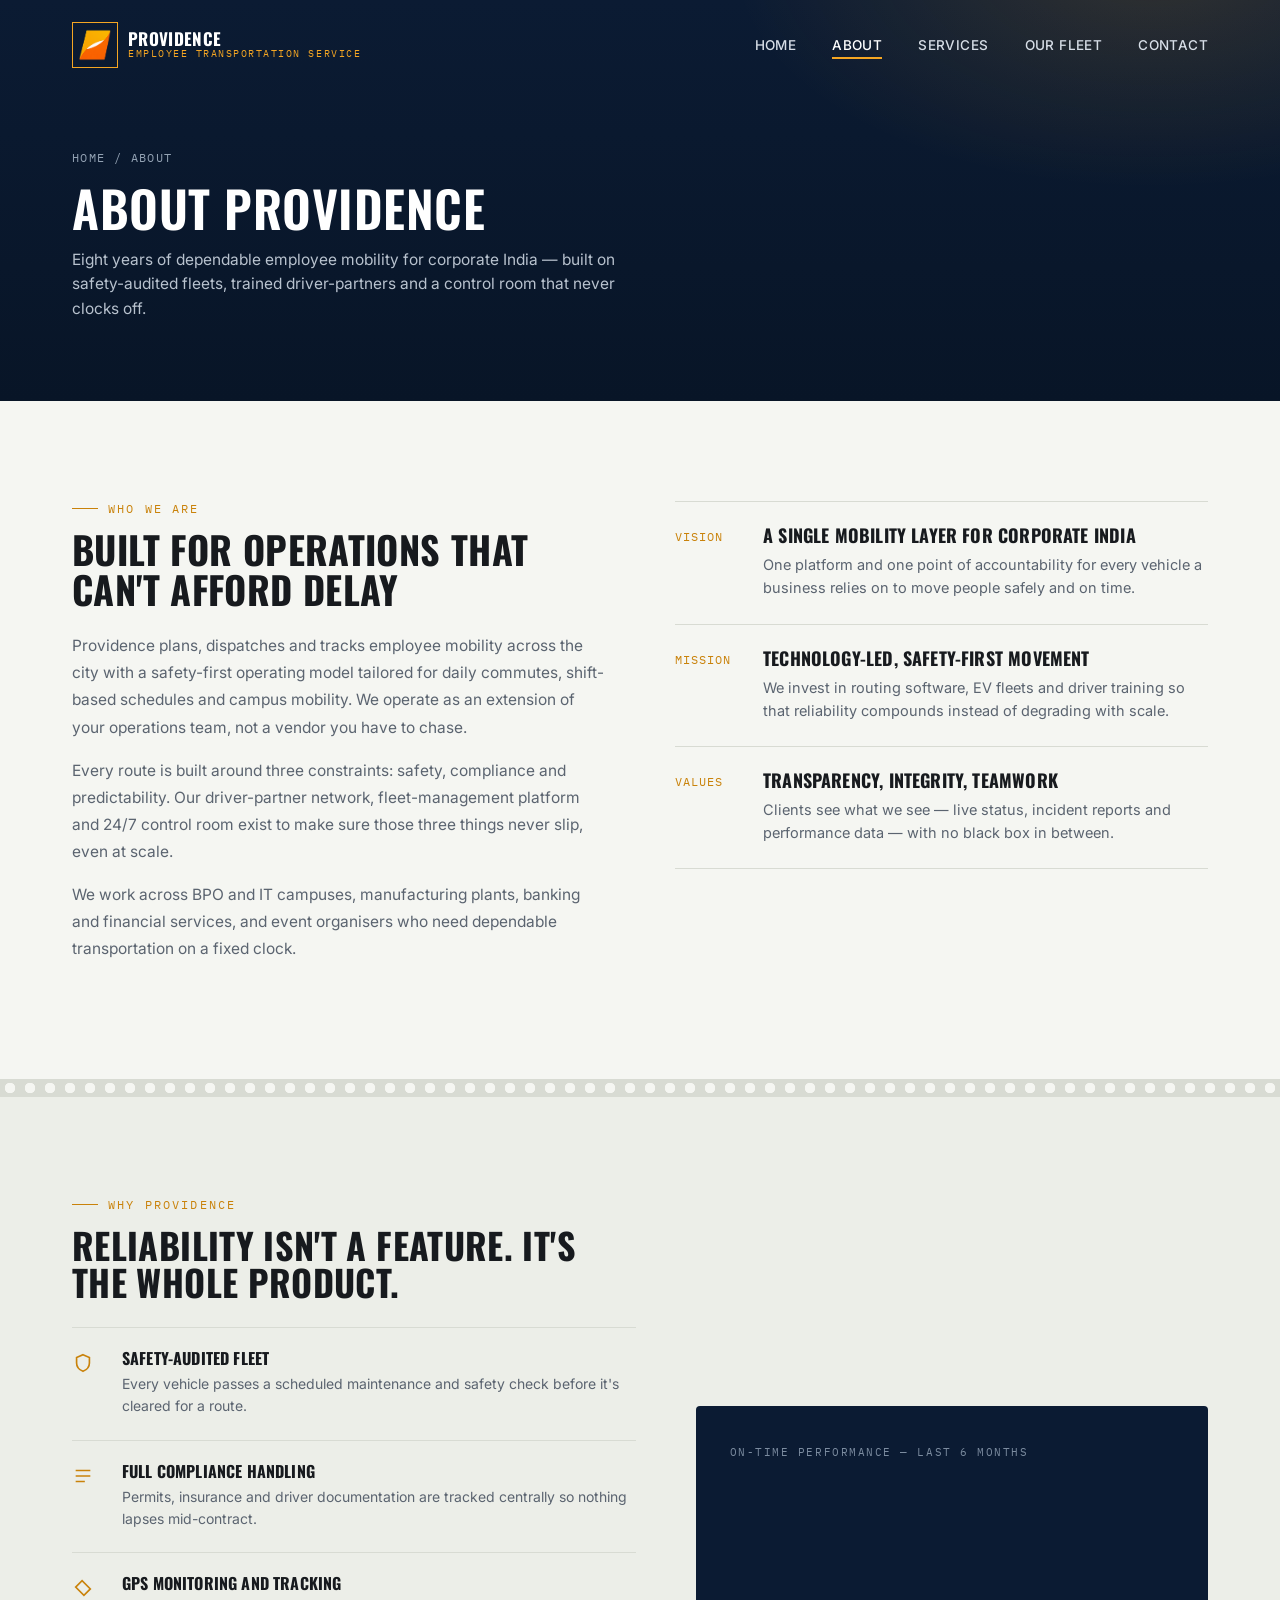
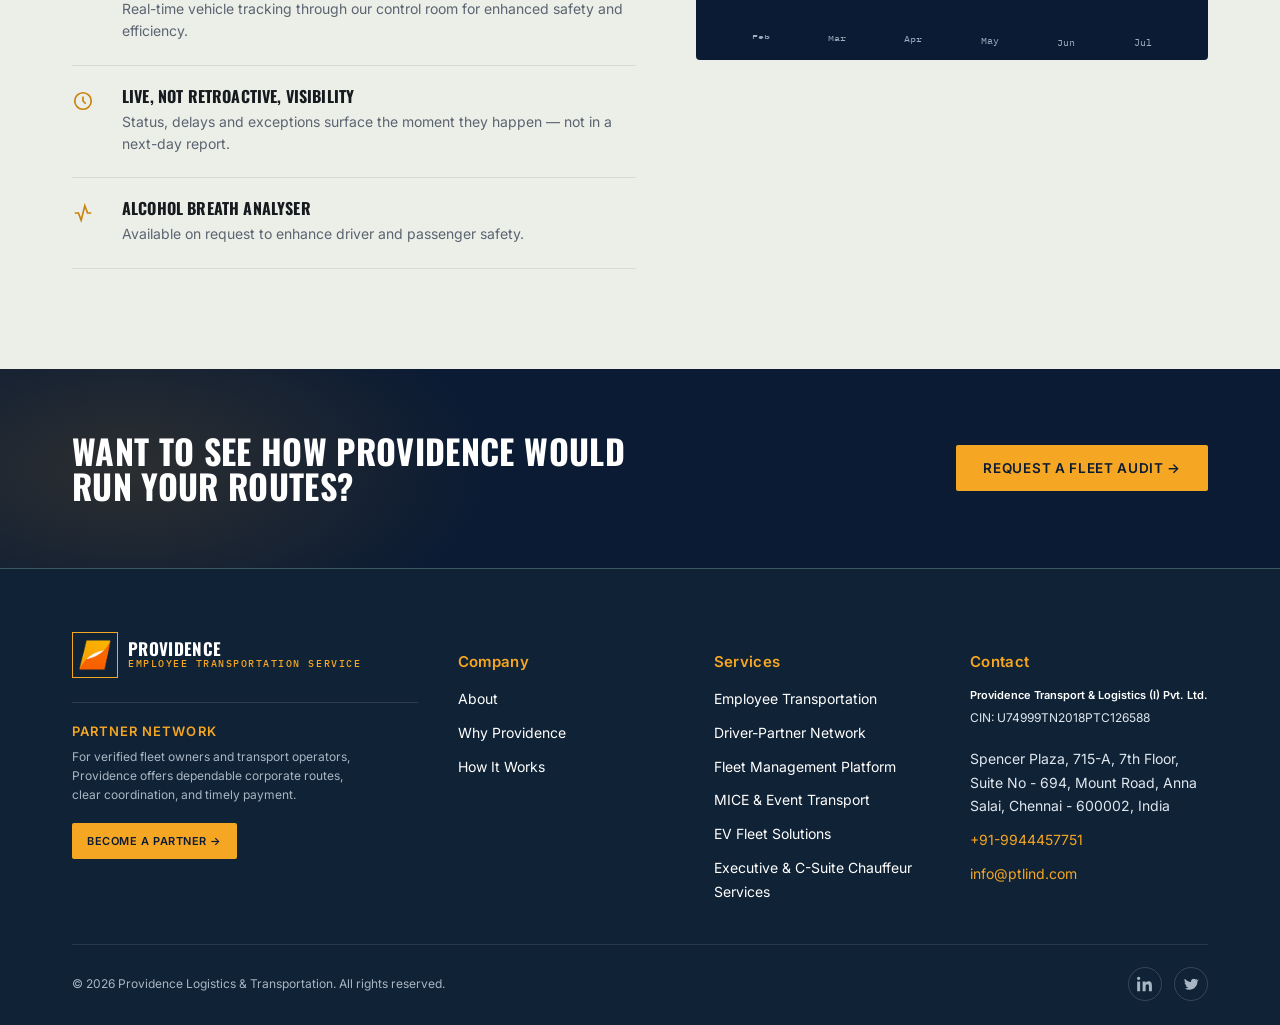
==== about.html @ d93085ab "Add files via upload" ====
<!DOCTYPE html>
<html lang="en">
<head>
<meta charset="UTF-8">
<meta name="viewport" content="width=device-width, initial-scale=1.0">
<title>About Us | Providence Logistics & Transportation</title>
<link rel="icon" type="image/png" href="images/image.png">
<meta name="description" content="Learn about Providence Logistics and Transportation's vision, mission, values and why corporates trust us with their fleet.">
<link rel="preconnect" href="https://fonts.googleapis.com">
<link rel="preconnect" href="https://fonts.gstatic.com" crossorigin>
<link href="https://fonts.googleapis.com/css2?family=Barlow+Condensed:wght@400;500;600;700&family=Space+Grotesk:wght@400;500;600;700&family=Space+Mono:wght@400;700&display=swap" rel="stylesheet">
<link rel="stylesheet" href="css/style.css">
</head>
<body>

<div class="preloader" id="preloader" role="status" aria-label="Loading" tabindex="0">
  <span class="preloader-line" aria-hidden="true"></span>
</div>

<header class="site-nav" id="siteNav">
  <div class="wrap">
    <a href="index.html" class="brand">
      <img class="brand-logo" src="images/image.png" alt="Providence">
      <span class="brand-text"><b>Providence</b><span>Employee Transportation Service</span></span>
    </a>
    <button class="burger" id="burger" aria-label="Toggle menu" aria-expanded="false">
      <span></span><span></span><span></span>
    </button>
    <nav class="primary" id="primaryNav">
      <a href="index.html" class="nav-link">Home</a>
      <a href="about.html" class="nav-link">About</a>
      <a href="services.html" class="nav-link">Services</a>
      <a href="fleet.html" class="nav-link">Our Fleet</a>
      <a href="contact.html" class="nav-link">Contact</a>
    </nav>
  </div>
</header>

<main>

  <section class="page-hero">
    <div class="wrap">
      <div class="breadcrumb"><a href="index.html">Home</a> / About</div>
      <h1>About Providence</h1>
      <p>Eight years of dependable employee mobility for corporate India &mdash; built on safety-audited fleets, trained driver-partners and a control room that never clocks off.</p>
    </div>
  </section>

  <section class="section-panel">
    <div class="wrap">
      <div class="about-grid">
        <div class="reveal">
          <div class="eyebrow">Who We Are</div>
          <h2 style="font-size:clamp(26px,3.2vw,38px);margin-bottom:22px;">Built for operations that can't afford delay</h2>
          <div class="about-copy">
            <p>Providence plans, dispatches and tracks employee mobility across the city with a safety-first operating model tailored for daily commutes, shift-based schedules and campus mobility. We operate as an extension of your operations team, not a vendor you have to chase.</p>
            <p>Every route is built around three constraints: safety, compliance and predictability. Our driver-partner network, fleet-management platform and 24/7 control room exist to make sure those three things never slip, even at scale.</p>
            <p>We work across BPO and IT campuses, manufacturing plants, banking and financial services, and event organisers who need dependable transportation on a fixed clock.</p>
          </div>
        </div>
        <div class="pillars reveal">
          <div class="pillar">
            <div class="tag">VISION</div>
            <div>
              <h3>A single mobility layer for corporate India</h3>
              <p>One platform and one point of accountability for every vehicle a business relies on to move people safely and on time.</p>
            </div>
          </div>
          <div class="pillar">
            <div class="tag">MISSION</div>
            <div>
              <h3>Technology-led, safety-first movement</h3>
              <p>We invest in routing software, EV fleets and driver training so that reliability compounds instead of degrading with scale.</p>
            </div>
          </div>
          <div class="pillar">
            <div class="tag">VALUES</div>
            <div>
              <h3>Transparency, integrity, teamwork</h3>
              <p>Clients see what we see &mdash; live status, incident reports and performance data &mdash; with no black box in between.</p>
            </div>
          </div>
        </div>
      </div>
    </div>
  </section>

  <div class="perf"></div>

  <!-- ================= WHY US ================= -->
  <section id="why" class="section-panel" style="background:var(--paper-2);">
    <div class="wrap">
      <div class="why-grid">
        <div class="reveal">
          <div class="eyebrow">Why Providence</div>
          <h2 style="font-size:clamp(26px,3.2vw,36px);margin-bottom:10px;">Reliability isn't a feature. It's the whole product.</h2>
          <div class="why-list" style="margin-top:26px;">
            <div class="why-item">
              <svg viewBox="0 0 24 24" fill="none" stroke="currentColor" stroke-width="1.8"><path d="M12 3l7 3v6c0 4.5-3 7.5-7 9-4-1.5-7-4.5-7-9V6z"/></svg>
              <div><h3>Safety-audited fleet</h3><p>Every vehicle passes a scheduled maintenance and safety check before it's cleared for a route.</p></div>
            </div>
            <div class="why-item">
              <svg viewBox="0 0 24 24" fill="none" stroke="currentColor" stroke-width="1.8"><path d="M4 12h16M4 6h16M4 18h10"/></svg>
              <div><h3>Full compliance handling</h3><p>Permits, insurance and driver documentation are tracked centrally so nothing lapses mid-contract.</p></div>
            </div>
            <div class="why-item">
              <svg viewBox="0 0 24 24" fill="none" stroke="currentColor" stroke-width="1.8"><path d="M4 11l7-7 9 9-7 7-9-9zm7 0h.01"/></svg>
              <div><h3>GPS Monitoring and Tracking</h3><p>Real-time vehicle tracking through our control room for enhanced safety and efficiency.</p></div>
            </div>
            <div class="why-item">
              <svg viewBox="0 0 24 24" fill="none" stroke="currentColor" stroke-width="1.8"><circle cx="12" cy="12" r="9"/><path d="M12 7v5l3 3"/></svg>
              <div><h3>Live, not retroactive, visibility</h3><p>Status, delays and exceptions surface the moment they happen &mdash; not in a next-day report.</p></div>
            </div>
            <div class="why-item">
              <svg viewBox="0 0 24 24" fill="none" stroke="currentColor" stroke-width="1.8"><path d="M3 12h4l3 8 4-16 3 8h4"/></svg>
              <div><h3>Alcohol Breath Analyser</h3><p>Available on request to enhance driver and passenger safety.</p></div>
            </div>
          </div>
        </div>
        <div class="why-visual reveal">
          <span class="mono">On-Time Performance &mdash; Last 6 Months</span>
          <div class="gauge-row" id="gaugeRow">
            <div class="gauge" data-h="62%"><span>Feb</span></div>
            <div class="gauge" data-h="70%"><span>Mar</span></div>
            <div class="gauge" data-h="78%"><span>Apr</span></div>
            <div class="gauge" data-h="88%"><span>May</span></div>
            <div class="gauge" data-h="94%"><span>Jun</span></div>
            <div class="gauge" data-h="97%"><span>Jul</span></div>
          </div>
        </div>
      </div>
    </div>
  </section>

  <section class="cta-banner" style="padding:64px 0;">
    <div class="wrap cta-inner">
      <h2>Want to see how Providence would run your routes?</h2>
      <a href="contact.html" class="btn btn-amber">Request a Fleet Audit &rarr;</a>
    </div>
  </section>

</main>

<footer>
  <div class="wrap">
    <div class="foot-grid">
      <div>
        <div class="brand footer-brand" style="margin-bottom:14px;">
          <img class="brand-logo" src="images/image.png" alt="Providence">
          <span class="brand-text"><b>Providence</b><span>Employee Transportation Service</span></span>
        </div>
        <div class="footer-partner-block">
          <h4>Partner Network</h4>
          <p class="footer-partner-copy">For verified fleet owners and transport operators, Providence offers dependable corporate routes, clear coordination, and timely payment.</p>
          <a href="vendor-enquiries.html" class="btn btn-amber footer-partner-btn">Become a Partner &rarr;</a>
        </div>
      </div>
      <div>
        <h4>Company</h4>
        <ul>
          <li><a href="about.html">About</a></li>
          <li><a href="about.html#why">Why Providence</a></li>
          <li><a href="services.html#process">How It Works</a></li>
        </ul>
      </div>
      <div>
        <h4>Services</h4>
        <ul>
          <li><a href="services.html">Employee Transportation</a></li>
          <li><a href="services.html">Driver-Partner Network</a></li>
          <li><a href="services.html">Fleet Management Platform</a></li>
          <li><a href="services.html">MICE &amp; Event Transport</a></li>
          <li><a href="services.html">EV Fleet Solutions</a></li>
          <li><a href="services.html">Executive &amp; C-Suite Chauffeur Services</a></li>
        </ul>
      </div>
      <div>
        <h4>Contact</h4>
        <p class="footer-company"><strong>Providence Transport &amp; Logistics (I) Pvt. Ltd.</strong>CIN: U74999TN2018PTC126588</p>
        <ul class="footer-contact-list">
          <li><span>Spencer Plaza, 715-A, 7th Floor, Suite No - 694, Mount Road, Anna Salai, Chennai - 600002, India</span></li>
          <li><span class="footer-contact-highlight">+91-9944457751</span></li>
          <li><a class="footer-contact-highlight" href="mailto:info@ptlind.com">info@ptlind.com</a></li>
        </ul>
      </div>
    </div>
    <div class="foot-bottom">
      <span>&copy; 2026 Providence Logistics &amp; Transportation. All rights reserved.</span>
      <div class="foot-social">
        <a href="https://www.linkedin.com/company/providence-transport-and-logistic-india-private-limited/" aria-label="LinkedIn"><svg width="16" height="16" viewBox="0 0 24 24" fill="currentColor"><path d="M4.98 3.5C4.98 4.88 3.87 6 2.5 6S0 4.88 0 3.5 1.12 1 2.5 1 4.98 2.12 4.98 3.5zM.24 8.24H4.7V23H.24V8.24zM8.4 8.24h4.28v2.02h.06c.6-1.13 2.06-2.32 4.24-2.32 4.53 0 5.37 2.98 5.37 6.86V23h-4.46v-6.94c0-1.65-.03-3.78-2.3-3.78-2.3 0-2.65 1.8-2.65 3.66V23H8.4V8.24z"/></svg></a>
        <a href="#" aria-label="Twitter"><svg width="16" height="16" viewBox="0 0 24 24" fill="currentColor"><path d="M22 5.9c-.7.3-1.5.6-2.3.7.8-.5 1.5-1.3 1.8-2.3-.8.5-1.7.8-2.6 1-1.5-1.6-4-1.7-5.6-.2-1 1-1.5 2.4-1.2 3.8C8.3 8.8 5 7 2.8 4.2c-1.2 2-.6 4.6 1.4 5.9-.6 0-1.3-.2-1.8-.5v.1c0 2.1 1.5 3.9 3.5 4.3-.6.2-1.3.2-1.9.1.5 1.7 2.1 3 4 3-1.5 1.2-3.4 1.8-5.4 1.6 2 1.3 4.3 2 6.7 2 8 0 12.4-6.6 12.4-12.4v-.6c.9-.6 1.6-1.4 2.2-2.3z"/></svg></a>
      </div>
    </div>
  </div>
</footer>

<button id="toTop" aria-label="Back to top">
  <svg width="18" height="18" viewBox="0 0 24 24" fill="none" stroke="currentColor" stroke-width="2.2"><path d="M12 19V5M5 12l7-7 7 7"/></svg>
</button>

<script src="js/main.js"></script>
</body>
</html>
---- css/style.css ----
@import url('https://fonts.googleapis.com/css2?family=IBM+Plex+Mono:wght@400;500;600;700&family=Inter:wght@400;500;600;700&family=Oswald:wght@400;500;600;700&display=swap');
:root{
    --ink:#0B1B33;
    --ink-2:#081527;
    --paper:#F5F6F2;
    --paper-2:#ECEEE8;
    --amber:#F5A623;
    --amber-dark:#C9820A;
    --steel:#46607A;
    --steel-light:#7C93A8;
    --line:#D8DBD3;
    --line-dark:#25344A;
    --ok:#2E7D4F;
    --text:#171A1E;
    --text-mute:#5B6470;
    --radius:2px;
    --maxw:1200px;
    --ease:cubic-bezier(.16,.84,.44,1);
  }

  *,*::before,*::after{box-sizing:border-box;}
  html{scroll-behavior:smooth;}
  @media (prefers-reduced-motion: reduce){
    html{scroll-behavior:auto;}
    *,*::before,*::after{animation-duration:0.001ms !important;animation-iteration-count:1 !important;transition-duration:0.001ms !important;scroll-behavior:auto !important;}
  }
  body{
    margin:0;
    font-family:'Inter',sans-serif;
    color:var(--text);
    background:var(--paper);
    -webkit-font-smoothing:antialiased;
    overflow-x:hidden;
  }
  h1,h2,h3,.display{
    font-family:'Oswald',sans-serif;
    text-transform:uppercase;
    letter-spacing:0.01em;
    line-height:1.05;
    margin:0;
  }
  .mono{font-family:'IBM Plex Mono',monospace;}
  a{color:inherit;text-decoration:none;}
  img{max-width:100%;display:block;}
  button{font-family:inherit;}
  ::selection{background:var(--amber);color:var(--ink);}
  :focus-visible{outline:2px solid var(--amber);outline-offset:3px;}

  .preloader{
    position:fixed;inset:0;z-index:2000;background:var(--ink);
    display:flex;flex-direction:column;align-items:center;justify-content:center;gap:22px;
    transition:opacity .45s var(--ease),visibility .45s var(--ease);
    cursor:pointer;
  }
  .preloader.is-hidden{opacity:0;visibility:hidden;pointer-events:none;}
  .preloader-line{width:120px;height:2px;background:rgba(245,166,35,.2);overflow:hidden;}
  .preloader-line::after{
    content:"";display:block;width:var(--load-progress, 8%);height:100%;background:var(--amber);
    transition:width .25s var(--ease);
  }
  @media (prefers-reduced-motion: reduce){.preloader-line::after{transition:none;}}

  .wrap{max-width:var(--maxw);margin:0 auto;padding:0 32px;}
  @media (max-width:640px){.wrap{padding:0 20px;}}

  .eyebrow{
    font-family:'IBM Plex Mono',monospace;
    font-size:12px;
    letter-spacing:0.18em;
    text-transform:uppercase;
    color:var(--amber-dark);
    display:flex;
    align-items:center;
    gap:10px;
    margin-bottom:14px;
  }
  .eyebrow::before{content:"";width:26px;height:1px;background:var(--amber-dark);display:inline-block;}

  /* ---------- perforation divider (ticket / waybill tear edge) ---------- */
  .perf{
    height:18px;
    background-image:radial-gradient(circle at 10px 9px, var(--paper) 5px, transparent 5.5px);
    background-size:20px 18px;
    background-repeat:repeat-x;
    background-color:var(--line);
    position:relative;
  }
  .perf.on-dark{background-color:var(--ink-2);}
  .section-panel{background:var(--paper);}
  .section-panel.dark{background:var(--ink);color:#EDEFEC;}
  .section-panel.dark .text-mute{color:#9FADBE;}

  /* ================= NAV ================= */
  header.site-nav{
    position:fixed;top:0;left:0;right:0;z-index:1000;
    padding:22px 0;
    transition:padding .35s var(--ease), background .35s var(--ease), box-shadow .35s var(--ease);
  }
  header.site-nav .wrap{display:flex;align-items:center;justify-content:space-between;}
  header.site-nav.scrolled{
    padding:12px 0;
    background:rgba(11,27,51,0.96);
    backdrop-filter:blur(6px);
    box-shadow:0 6px 24px rgba(0,0,0,.18);
  }
  .brand{display:flex;align-items:center;gap:10px;color:#fff;}
  .brand-mark{
    width:38px;height:38px;background:var(--ink) url('../images/image.png') center/contain no-repeat;border:1.5px solid var(--amber);
    display:flex;align-items:center;justify-content:center;
    font-size:0;
    flex-shrink:0;
  }
  .brand-logo{width:38px;height:38px;object-fit:contain;flex-shrink:0;}
  header.site-nav .brand-logo{width:46px;height:46px;padding:6px;border:1.5px solid var(--amber);}
  .brand-text{display:flex;flex-direction:column;line-height:1.1;}
  .brand-text b{font-family:'Oswald';font-size:17px;letter-spacing:.02em;text-transform:uppercase;}
  .brand-text span{font-family:'IBM Plex Mono';font-size:9.5px;letter-spacing:.16em;color:var(--amber);text-transform:uppercase;}

  nav.primary{display:flex;align-items:center;gap:36px;}
  nav.primary a{
    color:#D7DEE7;font-size:13.5px;letter-spacing:.03em;text-transform:uppercase;
    font-weight:500;position:relative;padding:4px 0;
  }
  nav.primary a::after{
    content:"";position:absolute;left:0;bottom:-2px;width:0;height:2px;background:var(--amber);
    transition:width .25s var(--ease);
  }
  nav.primary a:hover::after,nav.primary a.active::after{width:100%;}
  nav.primary a.active{color:#fff;}
  .nav-cta{
    min-width:154px;text-align:center;border:1px solid var(--amber);color:var(--amber) !important;padding:9px 18px;
    font-size:12.5px !important;letter-spacing:.08em !important;
  }
  .nav-cta::after{display:none;}
  .nav-cta:hover{background:var(--amber);color:var(--ink) !important;}
  .nav-partner{border-color:rgba(215,222,231,.65);color:#D7DEE7 !important;}
  .nav-partner:hover{background:#D7DEE7;color:var(--ink) !important;}

  .burger{display:none;background:none;border:none;cursor:pointer;padding:6px;z-index:1100;}
  .burger span{display:block;width:24px;height:2px;background:#fff;margin:5px 0;transition:transform .3s var(--ease), opacity .3s var(--ease);}
  .burger.open span:nth-child(1){transform:translateY(7px) rotate(45deg);}
  .burger.open span:nth-child(2){opacity:0;}
  .burger.open span:nth-child(3){transform:translateY(-7px) rotate(-45deg);}

  @media (max-width:900px){
    nav.primary{
      position:fixed;top:0;right:0;height:100vh;width:min(320px,80vw);
      background:var(--ink-2);flex-direction:column;justify-content:center;align-items:flex-start;
      padding:40px;gap:26px;transform:translateX(100%);transition:transform .4s var(--ease);
      box-shadow:-10px 0 40px rgba(0,0,0,.3);
    }
    nav.primary.open{transform:translateX(0);}
    .burger{display:block;}
  }

  /* ================= HERO ================= */
  .hero{
    position:relative;background:var(--ink);color:#fff;
    padding:170px 0 0;overflow:hidden;
  }
  .hero::before{
    content:"";position:absolute;inset:0;
    background:
      radial-gradient(700px 400px at 85% -10%, rgba(245,166,35,.16), transparent 60%),
      linear-gradient(180deg, var(--ink) 0%, var(--ink-2) 100%);
    z-index:0;
  }
  .hero .wrap{position:relative;z-index:1;}
  .hero-grid{display:grid;grid-template-columns:1.05fr .95fr;gap:60px;align-items:center;padding-bottom:70px;}
  .hero-grid-single{grid-template-columns:1fr;}
  @media (max-width:980px){.hero-grid{grid-template-columns:1fr;gap:50px;}}
  .hero-visual{position:relative;min-height:0;background:transparent;overflow:hidden;clip-path:none;align-self:center;}
  .hero-visual img{display:block;width:100%;max-width:100%;height:auto;object-fit:contain;object-position:center;}
  @media (max-width:980px){.hero-visual{max-width:680px;width:100%;justify-self:center;}.hero-visual img{width:100%;}}

  .hero h1{font-size:clamp(38px,5.4vw,68px);color:#fff;font-weight:600;}
  .hero h1 em{font-style:normal;color:var(--amber);}
  .hero-sub{font-size:17px;color:#B8C2CE;max-width:480px;margin:22px 0 34px;line-height:1.6;}
  .btn-row{display:flex;gap:16px;flex-wrap:wrap;}
  .btn{
    display:inline-flex;align-items:center;gap:10px;
    padding:14px 26px;font-size:13.5px;letter-spacing:.05em;text-transform:uppercase;font-weight:600;
    border-radius:var(--radius);cursor:pointer;border:1px solid transparent;transition:all .25s var(--ease);
  }
  .btn-amber{background:var(--amber);color:var(--ink);}
  .btn-amber:hover{background:#fff;transform:translateY(-2px);}
  .btn-ghost{border-color:rgba(255,255,255,.35);color:#fff;}
  .btn-ghost:hover{border-color:#fff;background:rgba(255,255,255,.06);}
  .btn-dark{background:var(--ink);color:#fff;}
  .btn-dark:hover{background:var(--steel);}

  /* --- manifest tracker (signature element) --- */
  .manifest{
    background:rgba(255,255,255,.03);
    border:1px solid rgba(255,255,255,.14);
    border-radius:4px;padding:22px 22px 10px;backdrop-filter:blur(3px);
  }
  .manifest-head{display:flex;justify-content:space-between;align-items:center;margin-bottom:16px;}
  .manifest-head .mono{font-size:11px;letter-spacing:.14em;color:#93A2B3;text-transform:uppercase;}
  .status-pill{
    display:flex;align-items:center;gap:7px;background:rgba(46,125,79,.16);
    border:1px solid rgba(46,125,79,.5);color:#59D98C;font-size:11px;letter-spacing:.1em;
    padding:5px 10px;border-radius:20px;font-family:'IBM Plex Mono';text-transform:uppercase;
  }
  .status-pill .dot{width:6px;height:6px;border-radius:50%;background:#59D98C;animation:pulse 1.6s infinite;}
  @keyframes pulse{0%,100%{opacity:1;}50%{opacity:.25;}}

  .route-row{display:flex;justify-content:space-between;font-family:'IBM Plex Mono';font-size:12px;color:#D7DEE7;margin-bottom:6px;}
  .route-row span.city{font-size:14px;color:#fff;font-weight:500;}
  .route-svg{width:100%;height:70px;display:block;margin:6px 0 4px;}
  .route-path{fill:none;stroke:#33455E;stroke-width:2;}
  .route-path-fg{fill:none;stroke:var(--amber);stroke-width:2;stroke-dasharray:400;stroke-dashoffset:0;}
  @keyframes draw{to{stroke-dashoffset:0;}}
  .route-node{fill:#0B1B33;stroke:var(--amber);stroke-width:2;}
  .route-node.end{stroke:#59D98C;}
  .truck-icon{transform-box:fill-box;transform-origin:center;}

  .manifest-fields{display:grid;grid-template-columns:repeat(3,1fr);gap:0;border-top:1px dashed rgba(255,255,255,.16);margin-top:14px;}
  .manifest-fields div{padding:12px 0;border-right:1px dashed rgba(255,255,255,.16);}
  .manifest-fields div:last-child{border-right:none;}
  .manifest-fields label{display:block;font-family:'IBM Plex Mono';font-size:9.5px;letter-spacing:.12em;color:#7C8CA0;text-transform:uppercase;margin-bottom:4px;}
  .manifest-fields b{font-size:14px;color:#fff;font-weight:600;}
  @media (max-width:480px){.manifest-fields{grid-template-columns:1fr;}.manifest-fields div{border-right:none;border-bottom:1px dashed rgba(255,255,255,.16);}}

  /* ================= STATS ================= */
  .stats-strip{background:var(--ink-2);padding:0;}
  .stats-grid{display:grid;grid-template-columns:repeat(4,1fr);}
  @media (max-width:760px){.stats-grid{grid-template-columns:repeat(2,1fr);}}
  .stat{
    padding:38px 20px;text-align:center;border-right:1px solid rgba(255,255,255,.08);color:#fff;
  }
  .stat:last-child{border-right:none;}
  .stat .num{font-family:'Oswald';font-size:clamp(30px,3.6vw,44px);color:var(--amber);font-weight:600;}
  .stat .lbl{font-family:'IBM Plex Mono';font-size:11px;letter-spacing:.1em;text-transform:uppercase;color:#9FADBE;margin-top:6px;}

  /* ================= GENERIC SECTION ================= */
  section{padding:100px 0;}
  @media (max-width:760px){section{padding:70px 0;}}
  .section-head{max-width:640px;margin-bottom:56px;}
  .section-head h2{font-size:clamp(28px,3.6vw,42px);}
  .section-head p{color:var(--text-mute);font-size:16px;margin-top:16px;line-height:1.65;}

  /* ---------- ABOUT ---------- */
  .about-grid{display:grid;grid-template-columns:1fr 1fr;gap:70px;align-items:start;}
  @media (max-width:900px){.about-grid{grid-template-columns:1fr;gap:44px;}}
  .about-copy p{color:var(--text-mute);line-height:1.75;font-size:15.5px;margin-bottom:16px;}
  .pillars{display:flex;flex-direction:column;gap:0;}
  .pillar{padding:24px 0;border-top:1px solid var(--line);display:grid;grid-template-columns:70px 1fr;gap:18px;}
  .pillar:last-child{border-bottom:1px solid var(--line);}
  .pillar .tag{font-family:'IBM Plex Mono';font-size:12px;color:var(--amber-dark);letter-spacing:.08em;padding-top:3px;}
  .pillar h3{font-size:18px;margin-bottom:8px;}
  .pillar p{color:var(--text-mute);font-size:14.5px;line-height:1.6;margin:0;}

  /* ---------- SERVICES ---------- */
  .svc-grid{display:grid;grid-template-columns:repeat(3,minmax(0,1fr));gap:18px;}
  @media (max-width:980px){.svc-grid{grid-template-columns:repeat(2,minmax(0,1fr));}}
  @media (max-width:560px){.svc-grid{grid-template-columns:1fr;}}
  .svc-card{
    background:var(--paper);border:1px solid var(--line);padding:34px 26px;position:relative;overflow:hidden;
    transition:background .3s var(--ease);min-height:100%;
  }
  .svc-card::before{
    content:"";position:absolute;left:0;top:0;bottom:0;width:3px;background:var(--amber);
    transform:scaleY(0);transform-origin:bottom;transition:transform .35s var(--ease);
  }
  .svc-card:hover{background:#fff;}
  .svc-card:hover::before{transform:scaleY(1);}
  .svc-card .icon{width:38px;height:38px;color:var(--steel);margin-bottom:20px;transition:color .3s var(--ease);}
  .svc-card:hover .icon{color:var(--amber-dark);}
  .svc-card h3{font-size:16.5px;margin-bottom:10px;letter-spacing:0;}
  .svc-card p{font-size:13.8px;color:var(--text-mute);line-height:1.6;margin:0;}
  .svc-card .n{
    position:absolute;top:18px;right:20px;font-family:'IBM Plex Mono';font-size:11px;color:var(--line);
  }

  /* ---------- VEHICLE CATEGORIES ---------- */
  .vehicle-catalog{background:var(--paper-2);}
  .vehicle-filters{display:flex;gap:8px;flex-wrap:wrap;margin:-22px 0 28px;}
  .vehicle-filter{
    border:1px solid var(--line);background:var(--paper);color:var(--text-mute);
    padding:9px 15px;font-family:'IBM Plex Mono';font-size:11px;letter-spacing:.06em;
    text-transform:uppercase;cursor:pointer;transition:background .2s,color .2s,border-color .2s;
  }
  .vehicle-filter:hover,.vehicle-filter.active{background:var(--ink);border-color:var(--ink);color:var(--amber);}
  .vehicle-grid{display:grid;grid-template-columns:repeat(2,1fr);align-items:stretch;gap:18px;background:var(--paper-2);border:0;}
  @media (max-width:800px){.vehicle-grid{grid-template-columns:repeat(2,1fr);}}
  @media (max-width:560px){.vehicle-grid{grid-template-columns:1fr;}}
  .vehicle-card{display:flex;flex-direction:column;height:100%;background:var(--paper);border:1px solid var(--line);padding:34px 26px;min-height:100%;position:relative;overflow:hidden;transition:background .3s var(--ease);}
  .vehicle-card::before{content:"";position:absolute;left:0;top:0;bottom:0;width:3px;background:var(--amber);transform:scaleY(0);transform-origin:bottom;transition:transform .35s var(--ease);}
  .vehicle-card:hover,.vehicle-card:focus-within{background:#fff;}
  .vehicle-card:hover::before,.vehicle-card:focus-within::before{transform:scaleY(1);}
  .vehicle-card.is-hidden{display:none;}
  .vehicle-card img.vehicle-image{width:100%;height:210px;object-fit:contain;object-position:center;background:#f7f7f7;border:1px solid var(--line);margin-bottom:18px;display:block;padding:8px;box-sizing:border-box;}
  .vehicle-card .n{position:absolute;top:18px;right:20px;font-family:'IBM Plex Mono';font-size:11px;color:var(--line);}
  .vehicle-type{display:block;font-family:'Oswald',sans-serif;font-size:16.5px;font-weight:600;letter-spacing:0;text-transform:uppercase;color:var(--ink);line-height:1.05;margin-bottom:20px;}
  .vehicle-capacity{font-family:'IBM Plex Mono';font-size:10px;letter-spacing:.1em;text-transform:uppercase;color:var(--amber-dark);}
  .vehicle-name{font-size:18px;line-height:1.3;margin:8px 0 12px;color:var(--ink);font-weight:400;}
  .vehicle-card h3{font-size:16.5px;margin-bottom:10px;letter-spacing:0;font-weight:700;}
  .vehicle-card p{font-size:13.8px;color:var(--text-mute);line-height:1.6;margin:0 0 18px;}
  .vehicle-card ul{list-style:none;padding:0;margin:0 0 16px;}
  .vehicle-card li{font-family:'Inter',sans-serif;font-size:13.8px;line-height:1.6;color:var(--text-mute);font-weight:400;margin:0;}
  .vehicle-capacity{color:var(--steel);}
  .vehicle-details{margin-top:auto;padding-top:18px;border-top:1px solid var(--line);}
  .vehicle-details summary{color:var(--ink);cursor:pointer;font-family:'IBM Plex Mono',monospace;font-size:10px;letter-spacing:.06em;text-transform:uppercase;}
  .vehicle-details summary::marker{color:var(--amber-dark);}
  .vehicle-details p{margin:12px 0 8px;font-size:12.5px;}
  .vehicle-details strong{font-size:10px;line-height:1.5;color:var(--steel);font-weight:500;}
  .fleet-slides{display:grid;grid-template-columns:repeat(3,1fr);align-items:stretch;gap:18px;background:transparent;border:0;}
  .fleet-slide{display:contents;}
  .fleet-carousel-controls{display:none;}
  @media (max-width:800px){.fleet-slides{grid-template-columns:repeat(2,1fr);}}
  @media (max-width:560px){.fleet-slides{grid-template-columns:1fr;}}
  .fleet-empty{padding:30px;text-align:center;border:1px solid var(--line);background:var(--paper);color:var(--text-mute);font-family:'IBM Plex Mono';font-size:12px;text-transform:uppercase;letter-spacing:.06em;}

  /* ---------- PROCESS (real sequence -> numbers justified) ---------- */
  .process{position:relative;}
  .process-line{
    position:absolute;top:26px;left:0;right:0;height:1px;background:var(--line);
  }
  .process-steps{display:grid;grid-template-columns:repeat(5,1fr);gap:20px;position:relative;}
  @media (max-width:900px){.process-steps{grid-template-columns:repeat(2,1fr);} .process-line{display:none;}}
  @media (max-width:560px){.process-steps{grid-template-columns:1fr;}}
  .pstep{position:relative;padding-top:0;}
  .pstep .idx{
    width:52px;height:52px;border-radius:50%;background:var(--ink);color:var(--amber);
    display:flex;align-items:center;justify-content:center;font-family:'Oswald';font-size:18px;font-weight:600;
    margin-bottom:22px;position:relative;z-index:1;border:1px solid var(--ink);
  }
  .pstep h3{font-size:16px;margin-bottom:10px;}
  .pstep p{font-size:13.8px;color:var(--text-mute);line-height:1.6;}

  /* ---------- WHY US ---------- */
  .why-grid{display:grid;grid-template-columns:1.1fr 1fr;gap:60px;align-items:center;}
  @media (max-width:900px){.why-grid{grid-template-columns:1fr;gap:40px;}}
  .why-list{display:flex;flex-direction:column;gap:0;}
  .why-item{
    display:grid;grid-template-columns:34px 1fr;gap:16px;padding:22px 0;border-top:1px solid var(--line);
  }
  .why-item:last-child{border-bottom:1px solid var(--line);}
  .why-item svg{color:var(--amber-dark);width:22px;height:22px;margin-top:2px;}
  .why-item h3{font-size:16px;margin-bottom:6px;}
  .why-item p{font-size:14px;color:var(--text-mute);margin:0;line-height:1.6;}
  .why-visual{
    background:var(--ink);border-radius:4px;padding:34px;color:#fff;position:relative;overflow:hidden;
  }
  .why-visual .mono{color:#7C8CA0;font-size:11px;letter-spacing:.14em;text-transform:uppercase;}
  .gauge-row{display:flex;justify-content:space-between;align-items:flex-end;gap:14px;margin-top:26px;height:140px;}
  .gauge{flex:1;background:linear-gradient(180deg,var(--amber),var(--amber-dark));border-radius:2px 2px 0 0;position:relative;transform:scaleY(0);transform-origin:bottom;transition:transform 1.1s var(--ease);}
  .gauge span{position:absolute;bottom:-24px;left:0;right:0;text-align:center;font-family:'IBM Plex Mono';font-size:10px;color:#9FADBE;}

  /* ---------- CTA BANNER ---------- */
  .cta-banner{
    background:var(--ink);color:#fff;padding:64px 0;position:relative;overflow:hidden;
  }
  .cta-banner::before{content:"";position:absolute;inset:0;background:radial-gradient(600px 300px at 10% 50%, rgba(245,166,35,.14), transparent 60%);}
  .cta-inner{position:relative;z-index:1;display:flex;justify-content:space-between;align-items:center;gap:30px;flex-wrap:wrap;}
  .cta-inner h2{font-size:clamp(24px,3vw,34px);max-width:560px;}

  /* ---------- CONTACT ---------- */
  .contact-grid{display:grid;grid-template-columns:1fr 1.1fr;gap:60px;}
  @media (max-width:900px){.contact-grid{grid-template-columns:1fr;gap:40px;}}
  .info-card{border:1px solid var(--line);padding:32px;background:#fff;}
  .info-row{display:flex;gap:16px;padding:18px 0;border-top:1px solid var(--line);}
  .info-row:first-of-type{border-top:none;}
  .info-row svg{width:20px;height:20px;color:var(--amber);flex-shrink:0;margin-top:2px;}
  .info-row .lbl{font-family:'IBM Plex Mono';font-size:10.5px;letter-spacing:.1em;color:var(--text-mute);text-transform:uppercase;margin-bottom:4px;}
  .info-row b{font-size:15px;}

  form.quote{border:1px solid var(--line);background:#fff;padding:32px;}
  .form-row{display:grid;grid-template-columns:1fr 1fr;gap:16px;}
  @media (max-width:560px){.form-row{grid-template-columns:1fr;}}
  .field{margin-bottom:18px;display:flex;flex-direction:column;gap:7px;}
  .field label{font-family:'IBM Plex Mono';font-size:11px;letter-spacing:.08em;text-transform:uppercase;color:var(--text-mute);}
  .field input,.field select,.field textarea{
    border:1px solid var(--line);padding:12px 14px;font-size:14.5px;font-family:'Inter';background:var(--paper);
    transition:border-color .2s, background .2s;
  }
  .field input:focus,.field select:focus,.field textarea:focus{
    outline:none;border-color:var(--ink);background:#fff;
  }
  .field.invalid input,.field.invalid select,.field.invalid textarea{border-color:#C0392B;}
  .field .err{font-size:12px;color:#C0392B;display:none;}
  .field.invalid .err{display:block;}
  textarea{resize:vertical;min-height:100px;}
  .submit-row{display:flex;align-items:center;gap:18px;margin-top:6px;}
  .form-msg{font-size:13.5px;color:var(--ok);display:none;align-items:center;gap:8px;font-family:'IBM Plex Mono';}
  .form-msg.show{display:flex;}

  /* ================= ADMIN WORKSPACE ================= */
  .admin-body{background:#eef0ec;color:var(--text);}
  .admin-shell{min-height:100vh;display:grid;grid-template-columns:248px 1fr;}
  .admin-sidebar{background:var(--ink);color:#fff;padding:28px 18px;display:flex;flex-direction:column;}
  .admin-sidebar .brand{padding:0 10px 34px;border-bottom:1px solid rgba(255,255,255,.12);}
  .admin-sidebar .brand-mark{background:transparent;}
  .admin-nav{display:flex;flex-direction:column;gap:5px;margin-top:28px;}
  .admin-nav a{display:flex;align-items:center;gap:12px;padding:13px 12px;color:#aeb9c7;font-family:'IBM Plex Mono';font-size:11px;letter-spacing:.07em;text-transform:uppercase;border-left:2px solid transparent;transition:background .2s,color .2s,border-color .2s;}
  .admin-nav a:hover,.admin-nav a.active{background:rgba(245,166,35,.1);color:#fff;border-left-color:var(--amber);}
  .nav-count{margin-left:auto;color:var(--amber);font-size:9px;}
  .admin-nav svg{width:17px;height:17px;color:var(--amber);flex-shrink:0;}
  .admin-sidebar-foot{margin-top:auto;padding:18px 10px 0;border-top:1px solid rgba(255,255,255,.12);font-family:'IBM Plex Mono';font-size:10px;line-height:1.6;color:#7e8da0;text-transform:uppercase;letter-spacing:.06em;}
  .admin-main{min-width:0;padding:34px 42px 56px;}
  .admin-topbar{display:flex;align-items:flex-start;justify-content:space-between;gap:22px;margin-bottom:34px;}
  .admin-kicker{font-family:'IBM Plex Mono';font-size:11px;letter-spacing:.15em;text-transform:uppercase;color:var(--amber-dark);margin-bottom:10px;}
  .admin-topbar h1{font-size:clamp(28px,3.2vw,42px);color:var(--ink);}
  .admin-topbar p{margin:8px 0 0;color:var(--text-mute);font-size:14px;}
  .admin-user{display:flex;align-items:center;gap:11px;background:#fff;border:1px solid var(--line);padding:9px 12px;font-family:'IBM Plex Mono';font-size:11px;white-space:nowrap;}
  .admin-avatar{width:30px;height:30px;background:var(--amber);color:var(--ink);display:flex;align-items:center;justify-content:center;font-family:'Oswald';font-size:15px;}
  .admin-stats{display:grid;grid-template-columns:repeat(4,1fr);gap:14px;margin-bottom:28px;}
  .admin-stat{background:#fff;border:1px solid var(--line);padding:20px 20px 18px;position:relative;overflow:hidden;}
  .admin-stat::after{content:"";position:absolute;right:-14px;bottom:-23px;width:74px;height:74px;border:15px solid rgba(245,166,35,.15);border-radius:50%;}
  .admin-stat .label{font-family:'IBM Plex Mono';font-size:10px;letter-spacing:.1em;text-transform:uppercase;color:var(--text-mute);}
  .admin-stat strong{display:block;font-family:'Oswald';font-size:34px;color:var(--ink);margin-top:8px;}
  .admin-stat .trend{font-size:11px;color:var(--ok);font-family:'IBM Plex Mono';margin-top:4px;}
  .admin-grid{display:grid;grid-template-columns:minmax(0,1.45fr) minmax(280px,.8fr);gap:20px;align-items:start;}
  .admin-panel{background:#fff;border:1px solid var(--line);padding:22px;min-width:0;}
  .admin-panel-head{display:flex;align-items:flex-start;justify-content:space-between;gap:14px;margin-bottom:20px;}
  .admin-panel h2{font-size:19px;color:var(--ink);}
  .admin-panel .subhead{color:var(--text-mute);font-size:12px;margin:6px 0 0;}
  .admin-link{font-family:'IBM Plex Mono';font-size:10px;letter-spacing:.08em;text-transform:uppercase;color:var(--amber-dark);white-space:nowrap;}
  .admin-link:hover{text-decoration:underline;}
  .admin-table-wrap{overflow-x:auto;}
  .admin-table{width:100%;border-collapse:collapse;min-width:580px;}
  .admin-table th{text-align:left;padding:10px 12px;border-bottom:1px solid var(--line);font-family:'IBM Plex Mono';font-size:10px;letter-spacing:.08em;text-transform:uppercase;color:var(--text-mute);font-weight:500;}
  .admin-table td{padding:14px 12px;border-bottom:1px solid #edf0eb;font-size:13px;vertical-align:middle;}
  .admin-table tr:last-child td{border-bottom:0;}
  .admin-table .person{font-weight:600;color:var(--ink);}
  .admin-table .meta{display:block;color:var(--text-mute);font-size:11px;margin-top:3px;}
  .admin-body .panel{border:0;box-shadow:none;}
  .admin-body .table-wrap{overflow-x:auto;border:0;box-shadow:none;}
  .admin-body .requests{width:100%;min-width:680px;border:0;border-collapse:collapse;table-layout:auto;}
  .admin-body .requests th{border:0;border-bottom:1px solid var(--admin-line);padding:11px 14px;text-align:left;white-space:nowrap;}
  .admin-body .requests td{border:0;border-bottom:1px solid #edf0eb;padding:15px 14px;vertical-align:middle;}
  .admin-body .requests tr:last-child td{border-bottom:0;}
  .status{display:inline-flex;align-items:center;gap:6px;font-family:'IBM Plex Mono';font-size:10px;text-transform:uppercase;letter-spacing:.05em;padding:5px 8px;border:1px solid currentColor;}
  .status::before{content:"";width:5px;height:5px;border-radius:50%;background:currentColor;}
  .status.new{color:#b76a00;background:#fff7e8;}.status.progress{color:#34688e;background:#edf6fc;}.status.closed{color:var(--ok);background:#edf8f0;}.status.review{color:#8b5e20;background:#fff7e8;}
  .activity-list{display:flex;flex-direction:column;gap:0;}
  .activity-item{display:grid;grid-template-columns:34px 1fr;gap:12px;padding:14px 0;border-top:1px solid var(--line);}
  .activity-icon{width:30px;height:30px;background:#f5f1e8;color:var(--amber-dark);display:flex;align-items:center;justify-content:center;font-family:'Oswald';font-size:14px;}
  .activity-item p{font-size:12.5px;line-height:1.45;margin:0;color:var(--text);}.activity-item time{display:block;color:var(--text-mute);font-family:'IBM Plex Mono';font-size:10px;margin-top:4px;}
  .bar-chart{height:188px;display:flex;align-items:flex-end;gap:12px;padding:18px 4px 25px;border-bottom:1px solid var(--line);}
  .bar-col{height:100%;flex:1;display:flex;flex-direction:column;align-items:center;justify-content:flex-end;gap:8px;}
  .bar{width:100%;max-width:34px;background:var(--amber);min-height:8px;transition:height .5s var(--ease);}.bar-col:nth-child(even) .bar{background:var(--steel);}.bar-col span{font-family:'IBM Plex Mono';font-size:9px;color:var(--text-mute);}
  .admin-toolbar{display:flex;align-items:center;justify-content:space-between;gap:14px;flex-wrap:wrap;margin-bottom:20px;}
  .admin-filters{display:flex;gap:8px;flex-wrap:wrap;}
  .admin-filter{border:1px solid var(--line);background:#fff;color:var(--text-mute);padding:9px 12px;font-family:'IBM Plex Mono';font-size:10px;text-transform:uppercase;cursor:pointer;}.admin-filter.active,.admin-filter:hover{background:var(--ink);border-color:var(--ink);color:var(--amber);}
  .admin-search{border:1px solid var(--line);background:#fff;padding:10px 12px;width:220px;font:13px 'Inter';}.admin-search:focus{outline:0;border-color:var(--ink);}
  .admin-empty{display:none;padding:34px;text-align:center;color:var(--text-mute);font-family:'IBM Plex Mono';font-size:12px;}
  .login-page{min-height:100vh;background:var(--ink);display:grid;place-items:center;padding:24px;}
  .login-shell{width:min(430px,100%);background:#fff;padding:34px;border-top:4px solid var(--amber);}
  .login-brand{display:flex;align-items:center;gap:12px;margin-bottom:34px;}
  .login-brand img{width:48px;height:48px;object-fit:contain;background:var(--ink);padding:6px;}
  .login-brand strong{display:block;color:var(--ink);font:22px 'Oswald';text-transform:uppercase;}
  .login-brand small{display:block;color:var(--amber-dark);font-size:10px;letter-spacing:.1em;text-transform:uppercase;margin-top:4px;}
  .login-shell h1{color:var(--ink);font:32px 'Oswald';text-transform:uppercase;margin:0;}
  .login-shell p{color:var(--text-mute);font-size:14px;line-height:1.6;margin:10px 0 24px;}
  .login-field{display:flex;flex-direction:column;gap:7px;margin-bottom:16px;}
  .login-field label{color:var(--text-mute);font:10px 'IBM Plex Mono';letter-spacing:.08em;text-transform:uppercase;}
  .login-field input{border:1px solid var(--line);background:var(--paper);padding:13px;font:14px 'Inter';}
  .login-field input:focus{outline:2px solid var(--amber);outline-offset:1px;}
  .login-submit{width:100%;border:0;background:var(--amber);color:var(--ink);padding:14px;font:600 12px 'IBM Plex Mono';letter-spacing:.08em;text-transform:uppercase;cursor:pointer;}
  .login-submit:hover{background:var(--ink);color:var(--amber);}
  .login-error{display:none;color:#b33b35;font-size:12px;margin:0 0 14px;}
  .login-error.show{display:block;}
  .login-note{font-size:11px!important;margin:20px 0 0!important;color:var(--text-mute);}
  .admin-body{font-family:'Inter',sans-serif;background:radial-gradient(circle at 85% 10%,#f7ead4 0,transparent 28%),var(--paper);}
  .admin-body .admin-sidebar{background:linear-gradient(155deg,#101f37 0%,#071221 100%);box-shadow:12px 0 36px rgba(8,21,39,.12);}
  .admin-body .admin-sidebar .brand-mark,.admin-body .admin-sidebar .brand-logo{transition:transform .3s ease,box-shadow .3s ease;}
  .admin-body .admin-sidebar .brand:hover .brand-mark,.admin-body .admin-sidebar .brand:hover .brand-logo{transform:rotate(-5deg) scale(1.06);box-shadow:0 0 0 5px rgba(245,166,35,.18);}
  .admin-body .admin-nav a{border-radius:3px;transition:background .25s ease,color .25s ease,border-color .25s ease,transform .25s ease;}
  .admin-body .admin-nav a:hover,.admin-body .admin-nav a.active{transform:translateX(4px);box-shadow:inset 0 0 0 1px rgba(245,166,35,.17);}
  .admin-body .admin-main{animation:admin-in .55s ease both;}
  .admin-body .admin-stat,.admin-body .admin-panel{border-radius:6px;box-shadow:0 8px 24px rgba(11,27,51,.045);transition:transform .25s ease,box-shadow .25s ease,border-color .25s ease;}
  .admin-body .admin-stat:hover,.admin-body .admin-panel:hover{transform:translateY(-3px);box-shadow:0 14px 30px rgba(11,27,51,.1);border-color:#c8b98e;}
  .admin-body .admin-stat strong,.admin-body .admin-topbar h1,.admin-body .admin-panel h2{font-family:'Oswald',sans-serif;letter-spacing:.02em;}
  .admin-body .admin-stat strong{color:var(--amber-dark);}
  .admin-body .admin-filter,.admin-body .admin-search{font-family:'Inter',sans-serif;border-radius:3px;}
  .admin-body .admin-filter{transition:transform .2s ease,background .2s ease,color .2s ease;}
  .admin-body .admin-filter:hover,.admin-body .admin-filter.active{transform:translateY(-2px);}
  .admin-body .admin-table tbody tr{transition:background .2s ease,transform .2s ease;}
  .admin-body .admin-table tbody tr:hover{background:#fffaf0;transform:translateX(3px);}
  .admin-body .login-shell{border-radius:7px;box-shadow:0 24px 60px rgba(0,0,0,.24);}
  .admin-body .login-submit{border-radius:3px;transition:transform .2s ease,background .2s ease,box-shadow .2s ease;}
  .admin-body .login-submit:hover{transform:translateY(-2px);box-shadow:0 8px 18px rgba(245,166,35,.25);}
  @keyframes admin-in{from{opacity:0;transform:translateY(10px);}to{opacity:1;transform:translateY(0);}}
  .admin-body .sidebar{background:linear-gradient(155deg,#101f37 0%,#071221 100%);box-shadow:12px 0 36px rgba(8,21,39,.12);}
  .admin-body .sidebar .brand img{transition:transform .3s ease,box-shadow .3s ease;}
  .admin-body .sidebar .brand:hover img{transform:rotate(-5deg) scale(1.06);box-shadow:0 0 0 5px rgba(245,166,35,.18);}
  .admin-body .sidebar .admin-nav a{border-radius:3px;transition:background .25s ease,color .25s ease,border-color .25s ease,transform .25s ease;}
  .admin-body .sidebar .admin-nav a:hover,.admin-body .sidebar .admin-nav a.active{transform:translateX(4px);box-shadow:inset 0 0 0 1px rgba(245,166,35,.17);}
  .admin-body .content{animation:admin-in .55s ease both;}
  .admin-body .stat,.admin-body .panel{border-radius:6px;box-shadow:0 8px 24px rgba(11,27,51,.045);transition:transform .25s ease,box-shadow .25s ease,border-color .25s ease;}
  .admin-body .stat:hover,.admin-body .panel:hover{transform:translateY(-3px);box-shadow:0 14px 30px rgba(11,27,51,.1);border-color:#c8b98e;}
  .admin-body .summary .stat{isolation:isolate;position:relative;overflow:hidden;min-height:142px;background:#fff;}
  .admin-body .summary .stat::before{content:"";position:absolute;inset:0 0 auto;height:5px;background:var(--kpi-color);transform:scaleX(.35);transform-origin:left;animation:kpi-bar 2.6s ease-in-out infinite alternate;}
  .admin-body .summary .stat::after{content:"";position:absolute;width:120px;height:120px;right:-42px;bottom:-54px;border-radius:50%;background:var(--kpi-soft);box-shadow:0 0 0 14px var(--kpi-ring);animation:kpi-orbit 5s ease-in-out infinite;z-index:-1;}
  .admin-body .summary .stat:nth-child(1){--kpi-color:#f5a623;--kpi-soft:#fff0c7;--kpi-ring:#fff8e8;}
  .admin-body .summary .stat:nth-child(2){--kpi-color:#2d8fbd;--kpi-soft:#d9f2ff;--kpi-ring:#edf9ff;}
  .admin-body .summary .stat:nth-child(3){--kpi-color:#2e9b68;--kpi-soft:#d9f5e6;--kpi-ring:#eefbf3;}
  .admin-body .summary .stat:nth-child(4){--kpi-color:#aa63bd;--kpi-soft:#f1ddf7;--kpi-ring:#faf1fc;}
  .admin-body .summary .stat span{position:relative;z-index:1;}
  .admin-body .summary .stat strong{position:relative;z-index:1;font-size:42px;transition:transform .25s ease,color .25s ease;}
  .admin-body .summary .stat:hover strong{transform:translateX(5px);color:var(--kpi-color);}
  @keyframes kpi-bar{from{transform:scaleX(.35);opacity:.65;}to{transform:scaleX(1);opacity:1;}}
  @keyframes kpi-orbit{0%,100%{transform:translate(0,0) rotate(0deg);}50%{transform:translate(-9px,-7px) rotate(12deg);}}
  .admin-body .topbar h1,.admin-body .panel h2,.admin-body .stat strong{font-family:'Oswald',sans-serif;letter-spacing:.02em;}
  .admin-body .stat strong{color:var(--amber-dark);}
  .admin-body .filter,.admin-body .search{font-family:'Inter',sans-serif;border-radius:3px;}
  .admin-body .filter{transition:transform .2s ease,background .2s ease,color .2s ease;}
  .admin-body .filter:hover,.admin-body .filter.active{transform:translateY(-2px);}
  .admin-body .requests tbody tr{transform:none;transition:background .2s ease;}
  .admin-body .requests tbody tr:hover{background:#f7faf8;transform:none;}
  .admin-body.admin-body .content{max-width:none;padding:0 54px 68px;}
  .admin-body.admin-body .admin-topnav{margin:0 -54px 38px;}
  .admin-body.admin-body .panel{background:transparent;border:0;box-shadow:none;padding:0;}
  .admin-body.admin-body .icon-action{display:inline-flex;align-items:center;justify-content:center;width:30px;height:30px;padding:7px;border:1px solid var(--admin-line);background:#fff;color:var(--admin-accent);cursor:pointer;}
  .admin-body.admin-body .icon-action svg{width:15px;height:15px;fill:none;stroke:currentColor;stroke-width:1.8;stroke-linecap:round;stroke-linejoin:round;}
  .admin-body.admin-body .icon-action.danger{color:var(--admin-red);}
  .admin-body.admin-body .icon-action:hover{background:var(--admin-navy);color:#fff;}
  .admin-body.admin-body .icon-action.danger:hover{background:var(--admin-red);}
  .admin-body.admin-body.admin-modal-open{overflow:hidden;}
  .admin-body.admin-body .admin-modal-backdrop{position:fixed;inset:0;display:grid;place-items:center;padding:20px;background:rgba(4,16,28,.62);z-index:1500;}
  .admin-body.admin-body .admin-modal{position:relative;width:min(480px,100%);padding:30px;background:#fff;border-top:4px solid #f2b233;box-shadow:0 24px 70px rgba(4,16,28,.3);}
  .admin-body.admin-body .admin-modal h2{margin:0 38px 22px 0;color:#173b5c;font:600 28px/1.1 'Oswald',sans-serif;text-transform:uppercase;}
  .admin-body.admin-body .admin-modal-close{position:absolute;top:14px;right:16px;border:0;background:transparent;color:#6c7f8d;font-size:26px;line-height:1;cursor:pointer;}
  .admin-body.admin-body .admin-edit-form{display:grid;gap:14px;}
  .admin-body.admin-body .admin-edit-form label{display:grid;gap:6px;color:#5e7484;font:10px 'IBM Plex Mono',monospace;letter-spacing:.08em;text-transform:uppercase;}
  .admin-body.admin-body .admin-edit-form input{width:100%;padding:11px 12px;border:1px solid #d6e0e5;background:#f7fafb;color:#173b5c;font:14px 'Inter',sans-serif;}
  .admin-body.admin-body .admin-edit-form input:focus{outline:2px solid rgba(242,178,51,.45);border-color:#f2b233;}
  .admin-body.admin-body .admin-delete-message{padding:4px 0 20px;color:#5e7484;font-size:14px;line-height:1.6;}
  .admin-body.admin-body .admin-delete-message strong{color:#173b5c;}
  .admin-body.admin-body .admin-modal-actions{display:flex;justify-content:flex-end;gap:10px;margin-top:24px;}
  .admin-body.admin-body .admin-modal-actions button{padding:10px 14px;border:1px solid #cdd9df;background:#fff;color:#486274;font:10px 'IBM Plex Mono',monospace;text-transform:uppercase;cursor:pointer;}
  .admin-body.admin-body .admin-modal-actions .admin-modal-submit{border-color:#f2b233;background:#f2b233;color:#0b2138;}
  .admin-body.admin-body .admin-modal-actions .admin-modal-submit:hover{background:#173b5c;color:#fff;border-color:#173b5c;}
  .admin-body.admin-body .admin-toast{position:fixed;right:24px;bottom:24px;z-index:1600;padding:13px 18px;border-left:4px solid #f2b233;background:#173b5c;color:#fff;box-shadow:0 12px 28px rgba(4,16,28,.22);font:11px 'IBM Plex Mono',monospace;opacity:0;transform:translateY(12px);transition:opacity .22s ease,transform .22s ease;}
  .admin-body.admin-body .admin-toast.is-visible{opacity:1;transform:translateY(0);}
  .admin-body.admin-body .admin-toast.error{border-left-color:#c65c58;}
  /* Shared admin theme: fixed navigation with blue as the base and yellow as the accent. */
  .admin-body.admin-body{background:#f3f6f8;color:#1d3347;}
  .admin-body.admin-body .admin-layout{display:block;min-height:100vh;}
  .admin-body.admin-body .sidebar{position:fixed;inset:0 auto 0 0;width:238px;height:100vh;overflow-y:auto;background:#0b2138!important;box-shadow:8px 0 24px rgba(11,33,56,.14);z-index:1100;}
  .admin-body.admin-body .sidebar .brand{border-color:rgba(255,255,255,.14);}
  .admin-body.admin-body .sidebar .brand img{display:block;width:36px;height:36px;object-fit:contain;flex:0 0 36px;background:transparent;padding:0;border-radius:6px;}
  .admin-body.admin-body .sidebar .brand-mark{display:none;}
  .admin-body.admin-body .sidebar .brand-mark{border-color:#f2b233;color:#f2b233;}
  .admin-body.admin-body .sidebar .admin-nav a{color:#b8c8d6;}
  .admin-body.admin-body .sidebar .admin-nav a:hover,.admin-body.admin-body .sidebar .admin-nav a.active{background:#173b5c!important;color:#fff;border-left-color:#f2b233!important;}
  .admin-body.admin-body .sidebar .admin-nav a span,.admin-body.admin-body .sidebar-site-link span{color:#f2b233;}
  .admin-body.admin-body .content{width:auto;margin-left:238px;min-height:100vh;}
  .admin-body.admin-body .admin-topnav{position:static;z-index:auto;background:#0b2138;color:#eef5f8;border-bottom:1px solid rgba(242,178,51,.5);box-shadow:0 4px 14px rgba(11,33,56,.12);}
  .admin-body.admin-body .admin-topnav .topnav-context{min-width:0;overflow:hidden;text-overflow:ellipsis;white-space:nowrap;}
  .admin-body.admin-body .admin-topnav .admin-topnav-brand{display:flex;align-items:center;gap:9px;color:#fff;text-decoration:none;font:700 14px 'Oswald',sans-serif;letter-spacing:.08em;text-transform:uppercase;flex:0 0 auto;}
  .admin-body.admin-body .admin-topnav .admin-topnav-brand img{width:28px;height:28px;object-fit:contain;}
  .admin-body.admin-body .admin-topnav .mobile-menu-toggle{display:none;align-items:center;gap:7px;border:1px solid rgba(242,178,51,.65);background:transparent;color:#fff;padding:8px 10px;font:10px 'IBM Plex Mono',monospace;text-transform:uppercase;cursor:pointer;}
  .admin-body.admin-body .admin-topnav .mobile-menu-toggle svg{width:16px;height:16px;fill:none;stroke:#f2b233;stroke-width:1.8;stroke-linecap:round;}
  .admin-body.admin-body .admin-menu-overlay{display:none;}
  .admin-body.admin-body .admin-topnav .topnav-actions{display:flex;align-items:center;justify-content:flex-end;gap:12px;flex:0 0 auto;min-width:max-content;}
  .admin-body.admin-body .admin-topnav .profile-control{display:inline-flex;align-items:center;gap:8px;flex:0 0 auto;white-space:nowrap;line-height:1;}
  .admin-body.admin-body .admin-topnav .profile-avatar{flex:0 0 28px;}
  .admin-body.admin-body .admin-topnav .signout-control{flex:0 0 auto;white-space:nowrap;line-height:1;}
  .admin-body.admin-body .profile-avatar{background:#f2b233;color:#0b2138;}
  .admin-body.admin-body .signout-control{border-color:rgba(242,178,51,.65);color:#f8fbfc;}
  .admin-body.admin-body .signout-control:hover{border-color:#f2b233;color:#f2b233;}
  .admin-body.admin-body .sidebar-site-link{margin-top:18px;}
  .admin-body.admin-body .sidebar-account{display:flex;flex-direction:column;gap:8px;margin-top:auto;padding:12px 10px 10px;border:1px solid rgba(242,178,51,.22);border-radius:8px;background:#102f4b;box-shadow:0 10px 24px rgba(3,16,30,.16);}
  .admin-body.admin-body .sidebar-profile,.admin-body.admin-body .sidebar-signout{display:flex;align-items:center;width:100%;gap:9px;border:0;background:transparent;color:#eaf1f5;text-align:left;cursor:pointer;font:11px 'IBM Plex Mono',monospace;}
  .admin-body.admin-body .sidebar-profile{padding:2px 0 10px;border-bottom:1px solid rgba(255,255,255,.12);}
  .admin-body.admin-body .sidebar-profile strong,.admin-body.admin-body .sidebar-profile small{display:block;}
  .admin-body.admin-body .sidebar-profile small{margin-top:4px;color:#8da6b8;font-size:9px;}
  .admin-body.admin-body .sidebar-profile .profile-avatar{width:32px;height:32px;flex:0 0 32px;background:#f2b233;color:#0b2138;font:700 12px 'IBM Plex Mono',monospace;box-shadow:0 0 0 3px rgba(242,178,51,.12);}
  .admin-body.admin-body .sidebar-signout{padding:7px 2px;color:#b8c8d6;border-radius:4px;transition:background .2s ease,color .2s ease;}
  .admin-body.admin-body .sidebar-signout svg{width:16px;height:16px;fill:none;stroke:#f2b233;stroke-width:1.8;stroke-linecap:round;stroke-linejoin:round;}
  .admin-body.admin-body .sidebar-signout:hover{color:#fff;background:rgba(242,178,51,.1);}
  .admin-body.admin-body .panel-heading h3,.admin-body.admin-body .topbar h1,.admin-body.admin-body .panel h2{color:#173b5c;}
  .admin-body.admin-body .eyebrow,.admin-body.admin-body .kicker{color:#b27c00;}
  .admin-body.admin-body .status.approved,.admin-body.admin-body .status.new{color:#b27c00;}
  /* Interactive page headings shared by every admin view. */
  .admin-body.admin-body .topbar,.admin-body.admin-body .admin-topbar,.admin-body.admin-body .welcome{position:relative;padding:18px 0 24px;margin-bottom:30px;isolation:isolate;}
  .admin-body.admin-body .topbar::after,.admin-body.admin-body .admin-topbar::after,.admin-body.admin-body .welcome::after{content:"";position:absolute;left:0;bottom:0;width:92px;height:4px;background:#f2b233;transform-origin:left center;transition:width .35s ease,background .35s ease;z-index:-1;}
  .admin-body.admin-body .topbar:hover::after,.admin-body.admin-body .admin-topbar:hover::after,.admin-body.admin-body .welcome:hover::after{width:220px;background:#173b5c;}
  .admin-body.admin-body .topbar .kicker,.admin-body.admin-body .admin-topbar .admin-kicker,.admin-body.admin-body .welcome>span{display:inline-flex;align-items:center;gap:8px;margin:0 0 12px;color:#b27c00;font-size:10px;letter-spacing:.16em;text-transform:uppercase;transition:color .25s ease,transform .25s ease;}
  .admin-body.admin-body .topbar .kicker::before,.admin-body.admin-body .admin-topbar .admin-kicker::before,.admin-body.admin-body .welcome>span::before{content:"";width:8px;height:8px;background:#f2b233;box-shadow:0 0 0 4px rgba(242,178,51,.16);transform:rotate(45deg);transition:transform .3s ease,background .25s ease;}
  .admin-body.admin-body .topbar:hover .kicker,.admin-body.admin-body .admin-topbar:hover .admin-kicker,.admin-body.admin-body .welcome:hover>span{color:#173b5c;transform:translateX(4px);}
  .admin-body.admin-body .topbar:hover .kicker::before,.admin-body.admin-body .admin-topbar:hover .admin-kicker::before,.admin-body.admin-body .welcome:hover>span::before{background:#173b5c;transform:rotate(135deg);}
  .admin-body.admin-body .topbar h1,.admin-body.admin-body .admin-topbar h1,.admin-body.admin-body .welcome h1{margin:0;color:#173b5c;font-size:clamp(36px,5vw,64px);line-height:.95;letter-spacing:.015em;transition:color .3s ease,transform .3s ease;text-wrap:balance;}
  .admin-body.admin-body .topbar:hover h1,.admin-body.admin-body .admin-topbar:hover h1,.admin-body.admin-body .welcome:hover h1{color:#0b2138;transform:translateX(6px);}
  .admin-body.admin-body .topbar p,.admin-body.admin-body .admin-topbar p{max-width:680px;margin:14px 0 0;color:#5e7484;font-size:14px;line-height:1.6;}
  .admin-body.admin-body .welcome{margin-bottom:28px;}
  .admin-body .action{border-radius:50%;transition:transform .2s ease,box-shadow .2s ease,background .2s ease;}
  .admin-body .action:hover{transform:scale(1.12);box-shadow:0 5px 12px rgba(11,27,51,.14);}
  .admin-body .quick-links a{border-radius:5px;transition:transform .25s ease,background .25s ease,box-shadow .25s ease;}
  .admin-body .quick-links a:hover{transform:translateY(-3px);box-shadow:0 10px 20px rgba(11,27,51,.1);}
  .eyebrow,.brand-text span,.status-pill,.route-row,.manifest-fields label,.stat .lbl,.pillar .tag,.svc-card .n,.vehicle-filters,.vehicle-type,.vehicle-capacity,.fleet-empty,.gauge span,.info-row .lbl,.field label,.form-msg,.admin-nav a,.admin-sidebar-foot,.admin-kicker,.admin-user,.admin-stat .label,.admin-stat .trend,.admin-link,.admin-table th,.status,.activity-item time,.bar-col span,.admin-filter,.breadcrumb,.link-arrow,.contact-teaser .mono-line{font-family:'IBM Plex Mono',monospace!important;}
  .brand-text b,.stat .num,.pstep .idx,.activity-icon,.admin-avatar{font-family:'Oswald',sans-serif!important;}
  .field input,.field select,.field textarea,.admin-search,.login-field input{font-family:'Inter',sans-serif!important;}
  .admin-mobile-head{display:none;}
  @media (max-width:1000px){.admin-shell{grid-template-columns:210px 1fr;}.admin-main{padding:28px 24px 46px;}.admin-stats{grid-template-columns:repeat(2,1fr);}.admin-grid{grid-template-columns:1fr;}}
  @media (max-width:1200px){
    .admin-body.admin-body .content{padding-left:36px;padding-right:36px;}
    .admin-body.admin-body .admin-stats{grid-template-columns:repeat(2,minmax(0,1fr));}
    .admin-body.admin-body .dashboard-grid{grid-template-columns:minmax(0,1fr);}
    .admin-body.admin-body .performance-grid{grid-template-columns:repeat(2,minmax(0,1fr));}
  }
  @media (max-width:900px){
    .admin-body.admin-body .admin-topnav .topnav-context{display:none;}
    .admin-body.admin-body .admin-topnav{justify-content:flex-end;}
    .admin-body.admin-body .sidebar{width:208px;}
    .admin-body.admin-body .content{margin-left:208px;padding-left:28px;padding-right:28px;}
    .admin-body.admin-body .summary{grid-template-columns:repeat(2,minmax(0,1fr));}
    .admin-body.admin-body .admin-grid{grid-template-columns:1fr;}
  }
  @media (max-width:700px){
    .admin-body.admin-body .content{width:auto;margin-left:0;padding:0 18px 45px;}
    .admin-body.admin-body .admin-topnav{display:flex;align-items:center;justify-content:space-between;gap:12px;margin:0 -18px 30px;padding:12px 18px;}
    .admin-body.admin-body .admin-topnav .admin-topnav-brand{font-size:13px;}
    .admin-body.admin-body .admin-topnav .admin-topnav-brand img{width:30px;height:30px;}
    .admin-body.admin-body .admin-topnav .mobile-menu-toggle{display:inline-flex;}
    .admin-body.admin-body .sidebar{position:fixed;width:min(286px,86vw);height:100vh;top:0;left:0;bottom:0;overflow-y:auto;transform:translateX(-105%);transition:transform .28s ease;z-index:1300;}
    .admin-body.admin-body .sidebar.is-open{transform:translateX(0);}
    .admin-body.admin-body .admin-menu-overlay{display:block;position:fixed;inset:0;width:100%;height:100%;padding:0;border:0;background:rgba(4,16,28,.58);opacity:0;pointer-events:none;transition:opacity .28s ease;z-index:1200;}
    .admin-body.admin-body.admin-menu-open .admin-menu-overlay{opacity:1;pointer-events:auto;}
    .admin-body.admin-body.admin-menu-open{overflow:hidden;}
    .admin-body.admin-body .admin-layout{display:block;}
    .admin-body.admin-body .admin-stats,.admin-body.admin-body .summary,.admin-body.admin-body .performance-grid{grid-template-columns:1fr;}
    .admin-body.admin-body .admin-topbar,.admin-body.admin-body .topbar,.admin-body.admin-body .welcome{padding-top:8px;}
    .admin-body.admin-body .admin-topbar h1,.admin-body.admin-body .topbar h1,.admin-body.admin-body .welcome h1{font-size:clamp(36px,12vw,54px);}
    .admin-body.admin-body .admin-user{display:none;}
    .admin-body.admin-body .admin-panel,.admin-body.admin-body .dashboard-panel{padding:18px;}
    .admin-body.admin-body .admin-panel-head,.admin-body.admin-body .panel-heading{align-items:flex-start;flex-wrap:wrap;}
  }
  @media (max-width:480px){
    .admin-body.admin-body .content{padding-left:14px;padding-right:14px;}
    .admin-body.admin-body .admin-topnav{margin-left:-14px;margin-right:-14px;padding-left:14px;padding-right:14px;}
    .admin-body.admin-body .admin-topnav .admin-topnav-brand span{display:none;}
    .admin-body.admin-body .admin-topbar h1,.admin-body.admin-body .topbar h1,.admin-body.admin-body .welcome h1{font-size:clamp(32px,12vw,46px);}
    .admin-body.admin-body .admin-topbar p,.admin-body.admin-body .topbar p{font-size:13px;}
    .admin-body.admin-body .admin-toolbar{align-items:stretch;}
    .admin-body.admin-body .admin-search{width:100%;}
    .admin-body.admin-body .admin-table-wrap,.admin-body.admin-body .table-wrap{margin-left:-4px;margin-right:-4px;}
    .admin-body.admin-body .requests,.admin-body.admin-body .admin-table{min-width:620px;}
    .admin-body.admin-body .sidebar-account{margin-top:14px;padding-top:14px;}
  }
  @media (max-width:700px){.admin-shell{display:block;}.admin-sidebar{padding:14px 18px;}.admin-sidebar .brand{padding:0;border:0;}.admin-sidebar .brand-text span{display:none;}.admin-nav{flex-direction:row;overflow-x:auto;margin:14px -4px 0;gap:2px;}.admin-nav a{padding:10px 9px;border-left:0;border-bottom:2px solid transparent;white-space:nowrap;font-size:9px;}.admin-nav a:hover,.admin-nav a.active{border-bottom-color:var(--amber);}.admin-sidebar-foot{display:none;}.admin-main{padding:26px 18px 40px;}.admin-topbar{margin-bottom:24px;}.admin-user{display:none;}.admin-stats{gap:10px;}.admin-stat{padding:16px 14px;}.admin-stat strong{font-size:28px;}.admin-stat .trend{font-size:9px;}.admin-panel{padding:16px;}.admin-toolbar{align-items:stretch;}.admin-search{width:100%;}.admin-body.admin-body .content{padding:0 18px 45px;margin-left:0;}.admin-body.admin-body .admin-topnav{margin:0 -18px 30px;padding:14px 18px;}.admin-body.admin-body .sidebar{position:static;width:auto;height:auto;overflow:visible;}.admin-body.admin-body .admin-layout{display:block;}.admin-body.admin-body .sidebar-account{margin-top:14px;padding-top:14px;}}

  @media (max-width:700px){
    .admin-body.admin-body .sidebar{position:fixed;width:min(286px,86vw);height:100vh;top:0;left:0;bottom:0;overflow-y:auto;transform:translateX(-105%);transition:transform .28s ease;z-index:1300;}
    .admin-body.admin-body .sidebar.is-open{transform:translateX(0);}
    .admin-body.admin-body .sidebar .admin-nav{display:flex;flex-direction:column;align-items:stretch;overflow:visible;margin:25px 0 0;gap:4px;}
    .admin-body.admin-body .sidebar .admin-nav a{width:100%;white-space:nowrap;padding:11px 10px;border-left:2px solid transparent;border-bottom:0;}
    .admin-body.admin-body .sidebar .admin-nav a:hover,.admin-body.admin-body .sidebar .admin-nav a.active{border-left-color:#f2b233;border-bottom:0;}
    .admin-body.admin-body .admin-menu-overlay{display:block;position:fixed;inset:0;width:100%;height:100%;padding:0;border:0;background:rgba(4,16,28,.58);opacity:0;pointer-events:none;transition:opacity .28s ease;z-index:1200;}
    .admin-body.admin-body.admin-menu-open .admin-menu-overlay{opacity:1;pointer-events:auto;}
  }

  /* ---------- FOOTER ---------- */
  footer{background:#102235;color:#CBD5D8;padding:64px 0 24px;font-family:inherit;position:relative;overflow:hidden;}
  footer *{font-family:inherit;}
  footer::before{content:"";position:absolute;left:0;top:0;width:100%;height:1px;background:rgba(142,190,183,.35);}
  footer::after{content:"";display:none;}
  .foot-grid{display:grid;grid-template-columns:1.6fr 1fr 1fr 1fr;gap:40px;padding-bottom:40px;border-bottom:1px solid rgba(255,255,255,.1);position:relative;z-index:1;}
  @media (max-width:800px){.foot-grid{grid-template-columns:1fr 1fr;}}
  @media (max-width:480px){.foot-grid{grid-template-columns:1fr;}}
  footer h4{font-size:15px;letter-spacing:.02em;text-transform:none;color:#fff;margin-bottom:16px;font-weight:600;}
  footer .foot-grid > div:not(:first-child) > h4{color:var(--amber);}
  footer ul{list-style:none;padding:0;margin:0;display:flex;flex-direction:column;gap:10px;}
  footer ul a,footer ul li{transition:color .2s ease,transform .2s ease;display:inline-block;color:#dfe7ef;font-size:14px;line-height:1.7;font-weight:400;}
  footer .foot-grid > div:not(:first-child) ul a{color:#fff;}
  footer .foot-grid > div:not(:first-child) ul a:hover{color:var(--amber);}
  footer .footer-contact-list .footer-contact-highlight{color:var(--amber);}
  footer .footer-company + ul li:nth-last-child(-n+2){color:var(--amber);}
  footer .footer-company + ul li:nth-last-child(-n+2) a{color:var(--amber);}
  footer ul a::before{content:"";}
  footer ul a:hover{color:var(--amber);transform:translateX(5px);}
  footer .brand{position:relative;display:flex;align-items:center;gap:10px;}
  footer .brand-logo{width:46px;height:46px;padding:6px;border:1.5px solid var(--amber);object-fit:contain;flex-shrink:0;}
  footer .brand-text{display:flex;flex-direction:column;line-height:1.1;}
  footer .brand-text b{font-size:17px;font-weight:700;letter-spacing:.02em;color:#fff;text-transform:uppercase;line-height:1.1;}
  footer .brand-text span{font-size:9.5px;letter-spacing:.16em;text-transform:uppercase;color:var(--amber);font-weight:500;line-height:1.1;}
  .footer-copy{font-size:14px;line-height:1.8;color:#a8b6c4;max-width:280px;margin:0;}
  .footer-company{font-size:12px;line-height:1.6;color:#dfe7ef;margin:0 0 20px;max-width:260px;}
  .footer-company strong{display:block;color:#fff;font-weight:600;font-size:11px;white-space:nowrap;margin-bottom:3px;}
  .footer-partner-block{margin-top:24px;padding-top:20px;border-top:1px solid rgba(255,255,255,.12);}
  .footer-partner-block h4{margin:0 0 8px;color:var(--amber);font-size:13px;text-transform:uppercase;letter-spacing:.08em;}
  .footer-partner-copy{font-size:12px;line-height:1.6;color:#a8b6c4;max-width:300px;margin:0;}
  .footer-partner-btn{margin-top:18px;font-size:11px;padding:10px 14px;}
  .foot-bottom{display:flex;justify-content:space-between;align-items:center;padding-top:22px;font-size:12px;flex-wrap:wrap;gap:12px;position:relative;z-index:1;color:#a8b6c4;}
  .foot-social{display:flex;gap:12px;}
  .foot-social a{width:34px;height:34px;border:1px solid rgba(255,255,255,.16);border-radius:50%;display:flex;align-items:center;justify-content:center;transition:border-color .2s,background .2s;}
  .foot-social a:hover{border-color:var(--amber);background:rgba(245,166,35,.1);}
  /* ---------- PARTNER CALLOUT ---------- */
  .partner-callout{background:#102d49;color:#fff;padding:58px 0;position:relative;overflow:hidden;}
  .partner-callout::before{content:"";position:absolute;inset:0 auto 0 0;width:5px;background:var(--amber);}
  .partner-callout .wrap{display:grid;grid-template-columns:minmax(0,1.15fr) minmax(240px,.85fr) auto;align-items:center;gap:34px;}
  .partner-callout-copy .eyebrow{color:var(--amber);margin-bottom:12px;}
  .partner-callout h2{color:#fff;font-size:clamp(28px,3.5vw,44px);margin:0 0 12px;}
  .partner-callout p{max-width:600px;color:#c7d5df;font-size:14px;line-height:1.7;margin:0;}
  .partner-rules{display:grid;gap:10px;}
  .partner-rules span{display:flex;align-items:flex-start;gap:10px;color:#e9f0f4;font:11px 'IBM Plex Mono',monospace;line-height:1.45;}
  .partner-rules span::before{content:"";width:7px;height:7px;flex:0 0 7px;margin-top:4px;background:var(--amber);transform:rotate(45deg);}
  .partner-callout .btn{white-space:nowrap;}
  @media(max-width:900px){.partner-callout .wrap{grid-template-columns:1fr 1fr;}.partner-callout .btn{grid-column:1/-1;justify-self:start;}}
  @media(max-width:560px){.partner-callout{padding:44px 0;}.partner-callout .wrap{grid-template-columns:1fr;gap:24px;}.partner-callout .btn{grid-column:auto;justify-self:start;}.partner-callout h2{font-size:32px;}}

  /* ---------- reveal on scroll ---------- */
  .reveal{opacity:0;transform:translateY(26px);transition:opacity .7s var(--ease), transform .7s var(--ease);}
  .reveal.in{opacity:1;transform:translateY(0);}
  .stagger > * {transition-delay: calc(var(--i,0) * 80ms);}

  /* ---------- interior page hero (About / Services / Contact) ---------- */
  .page-hero{
    background:var(--ink);color:#fff;padding:150px 0 64px;position:relative;overflow:hidden;
  }
  .page-hero::before{
    content:"";position:absolute;inset:0;
    background:radial-gradient(700px 380px at 90% -10%, rgba(245,166,35,.16), transparent 60%),
      linear-gradient(180deg, var(--ink) 0%, var(--ink-2) 100%);
    z-index:0;
  }
  .page-hero .wrap{position:relative;z-index:1;}
  .breadcrumb{font-family:'IBM Plex Mono';font-size:11.5px;letter-spacing:.12em;text-transform:uppercase;color:#93A2B3;margin-bottom:16px;}
  .breadcrumb a{color:#93A2B3;}
  .breadcrumb a:hover{color:var(--amber);}
  .page-hero h1{font-size:clamp(30px,4.4vw,50px);color:#fff;font-weight:600;}
  .page-hero p{color:#B8C2CE;margin-top:14px;max-width:560px;font-size:15.5px;line-height:1.6;}
  .page-hero p span{display:block;}

  /* ---------- home teaser blocks ---------- */
  .teaser-head{display:flex;justify-content:space-between;align-items:flex-end;gap:20px;margin-bottom:44px;flex-wrap:wrap;}
  .teaser-head .section-head{margin-bottom:0;}
  .link-arrow{font-family:'IBM Plex Mono';font-size:12.5px;letter-spacing:.06em;text-transform:uppercase;color:var(--ink);border-bottom:1px solid var(--ink);padding-bottom:3px;white-space:nowrap;transition:color .2s,border-color .2s;}
  .link-arrow:hover{color:var(--amber-dark);border-color:var(--amber-dark);}
  .contact-teaser{
    background:var(--ink);color:#fff;padding:56px 0;position:relative;overflow:hidden;
  }
  .contact-teaser::before{content:"";position:absolute;inset:0;background:radial-gradient(600px 300px at 15% 30%, rgba(245,166,35,.14), transparent 60%);}
  .contact-teaser .wrap{position:relative;z-index:1;display:flex;justify-content:space-between;align-items:center;gap:30px;flex-wrap:wrap;}
  .contact-teaser h2{font-size:clamp(22px,2.8vw,30px);max-width:520px;}
  .contact-teaser .mono-line{font-family:'IBM Plex Mono';font-size:13px;color:#9FADBE;margin-top:10px;}

  /* back to top */
  #toTop{
    position:fixed;bottom:26px;right:26px;width:46px;height:46px;background:var(--ink);color:var(--amber);
    border:none;border-radius:50%;display:flex;align-items:center;justify-content:center;cursor:pointer;
    opacity:0;pointer-events:none;transform:translateY(10px);transition:opacity .3s,transform .3s;z-index:900;
    box-shadow:0 6px 18px rgba(0,0,0,.25);
  }
  #toTop.show{opacity:1;pointer-events:auto;transform:translateY(0);}
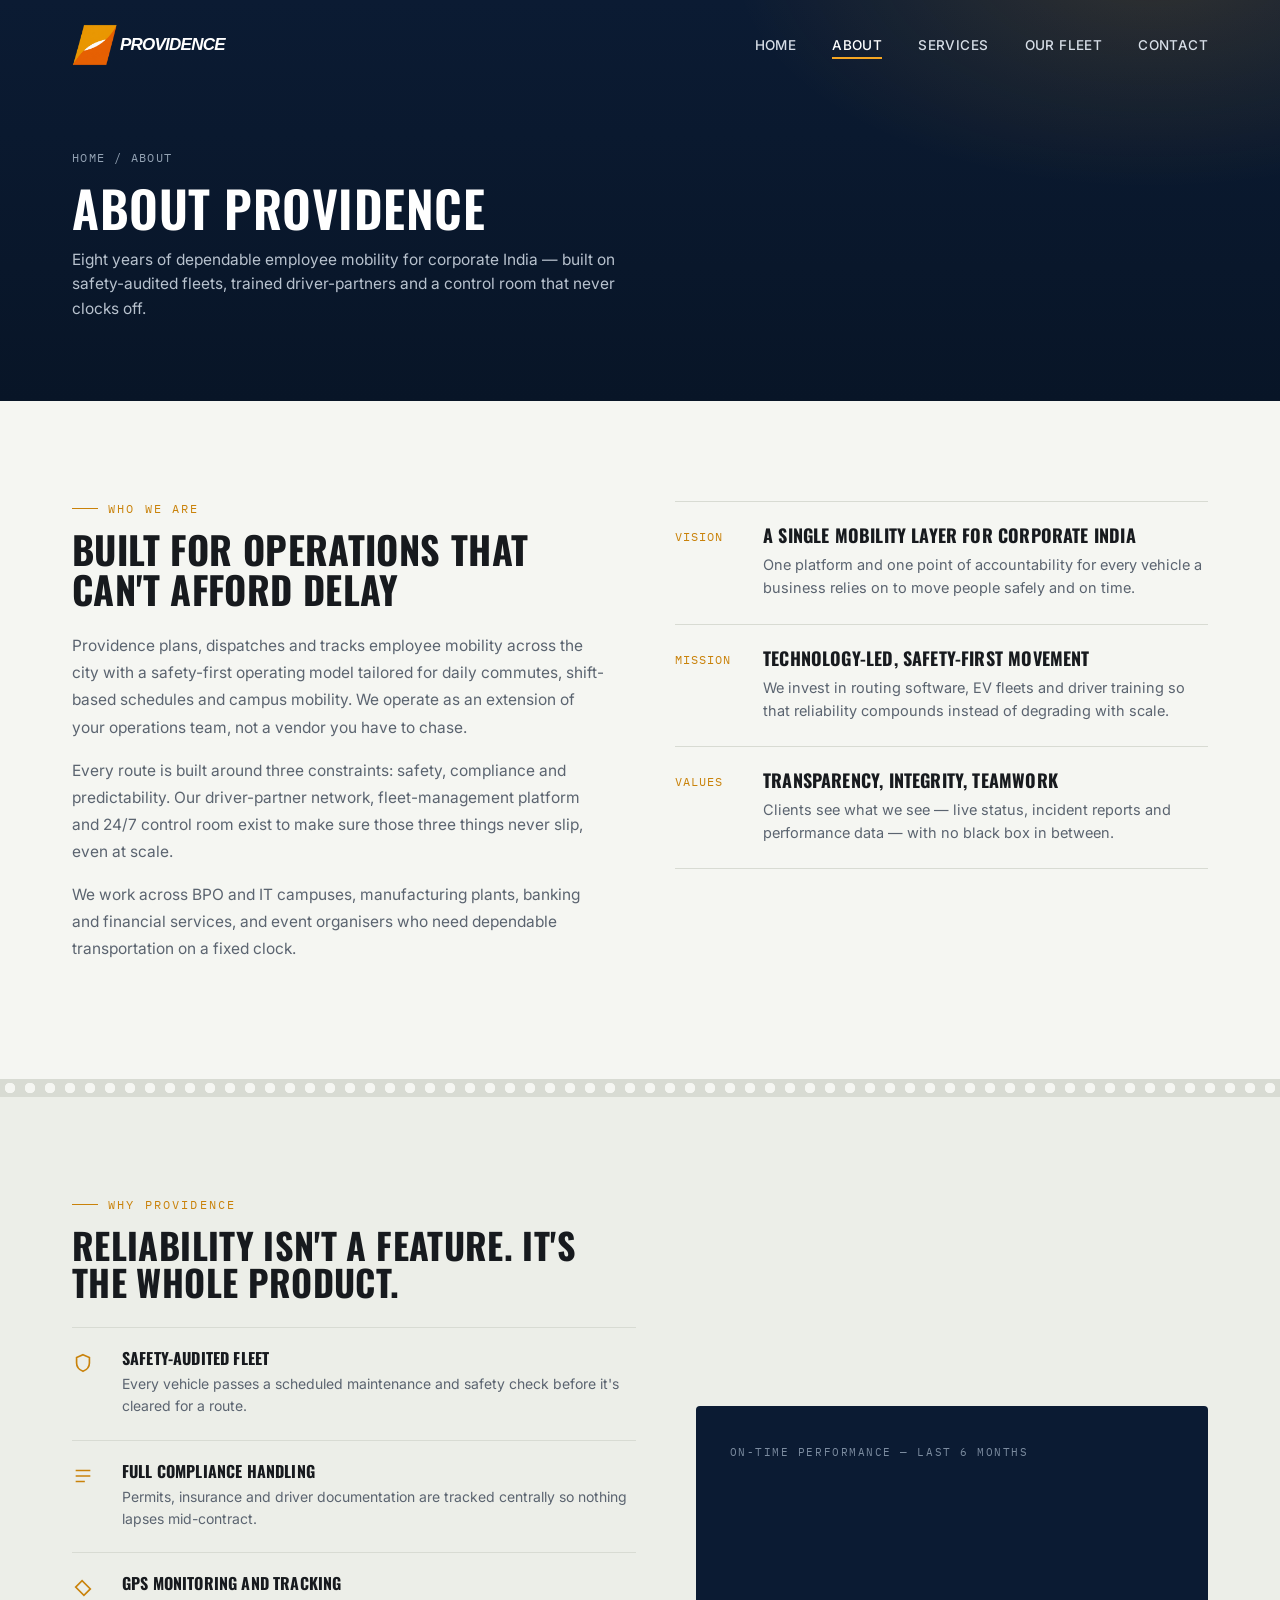
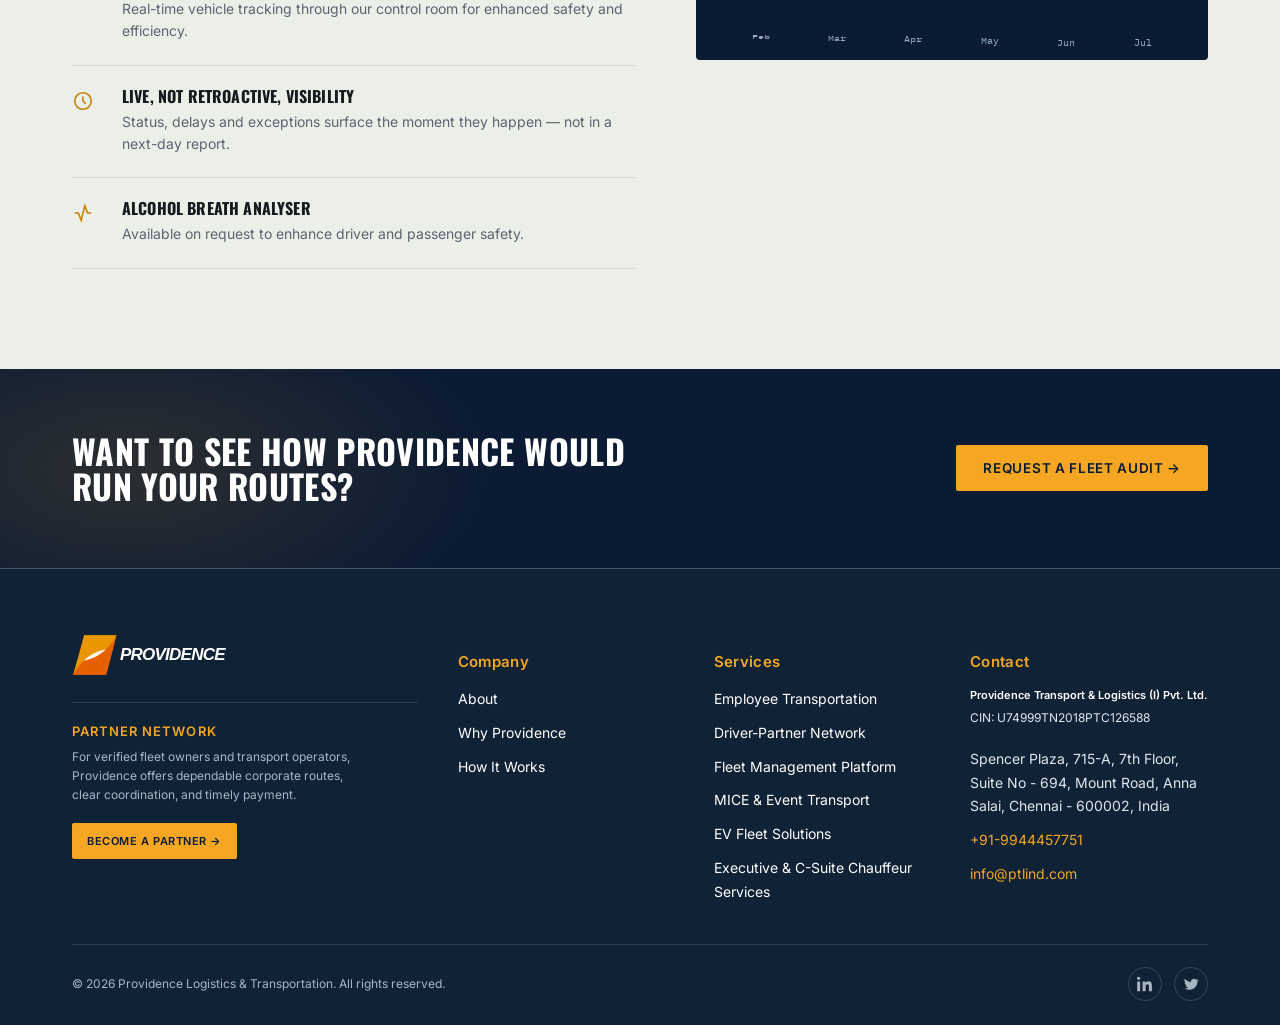
==== commit 011ca4b4: "Add files via upload" ====
--- a/about.html
+++ b/about.html
@@ -21,7 +21,7 @@
   <div class="wrap">
     <a href="index.html" class="brand">
       <img class="brand-logo" src="images/image.png" alt="Providence">
-      <span class="brand-text"><b>Providence</b><span>Employee Transportation Service</span></span>
+      <span class="brand-text"><b>Providence</b></span>
     </a>
     <button class="burger" id="burger" aria-label="Toggle menu" aria-expanded="false">
       <span></span><span></span><span></span>
@@ -147,7 +147,7 @@
       <div>
         <div class="brand footer-brand" style="margin-bottom:14px;">
           <img class="brand-logo" src="images/image.png" alt="Providence">
-          <span class="brand-text"><b>Providence</b><span>Employee Transportation Service</span></span>
+          <span class="brand-text"><b>Providence</b></span>
         </div>
         <div class="footer-partner-block">
           <h4>Partner Network</h4>
--- a/css/style.css
+++ b/css/style.css
@@ -103,7 +103,7 @@
     backdrop-filter:blur(6px);
     box-shadow:0 6px 24px rgba(0,0,0,.18);
   }
-  .brand{display:flex;align-items:center;gap:10px;color:#fff;}
+  .brand{display:flex;align-items:center;gap:2px;color:#fff;}
   .brand-mark{
     width:38px;height:38px;background:var(--ink) url('../images/image.png') center/contain no-repeat;border:1.5px solid var(--amber);
     display:flex;align-items:center;justify-content:center;
@@ -111,9 +111,9 @@
     flex-shrink:0;
   }
   .brand-logo{width:38px;height:38px;object-fit:contain;flex-shrink:0;}
-  header.site-nav .brand-logo{width:46px;height:46px;padding:6px;border:1.5px solid var(--amber);}
+  header.site-nav .brand-logo{width:46px;height:46px;padding:0;border:none;box-shadow:none;outline:none;}
   .brand-text{display:flex;flex-direction:column;line-height:1.1;}
-  .brand-text b{font-family:'Oswald';font-size:17px;letter-spacing:.02em;text-transform:uppercase;}
+  .brand-text b{font-family:'Arial Black','Arial',sans-serif;font-size:17px;font-style:italic;font-weight:900;letter-spacing:-.045em;text-transform:uppercase;}
   .brand-text span{font-family:'IBM Plex Mono';font-size:9.5px;letter-spacing:.16em;color:var(--amber);text-transform:uppercase;}
 
   nav.primary{display:flex;align-items:center;gap:36px;}
@@ -592,7 +592,7 @@
   .admin-body .quick-links a{border-radius:5px;transition:transform .25s ease,background .25s ease,box-shadow .25s ease;}
   .admin-body .quick-links a:hover{transform:translateY(-3px);box-shadow:0 10px 20px rgba(11,27,51,.1);}
   .eyebrow,.brand-text span,.status-pill,.route-row,.manifest-fields label,.stat .lbl,.pillar .tag,.svc-card .n,.vehicle-filters,.vehicle-type,.vehicle-capacity,.fleet-empty,.gauge span,.info-row .lbl,.field label,.form-msg,.admin-nav a,.admin-sidebar-foot,.admin-kicker,.admin-user,.admin-stat .label,.admin-stat .trend,.admin-link,.admin-table th,.status,.activity-item time,.bar-col span,.admin-filter,.breadcrumb,.link-arrow,.contact-teaser .mono-line{font-family:'IBM Plex Mono',monospace!important;}
-  .brand-text b,.stat .num,.pstep .idx,.activity-icon,.admin-avatar{font-family:'Oswald',sans-serif!important;}
+  .admin-body .brand-text b,.stat .num,.pstep .idx,.activity-icon,.admin-avatar{font-family:'Oswald',sans-serif!important;}
   .field input,.field select,.field textarea,.admin-search,.login-field input{font-family:'Inter',sans-serif!important;}
   .admin-mobile-head{display:none;}
   @media (max-width:1000px){.admin-shell{grid-template-columns:210px 1fr;}.admin-main{padding:28px 24px 46px;}.admin-stats{grid-template-columns:repeat(2,1fr);}.admin-grid{grid-template-columns:1fr;}}
@@ -672,10 +672,10 @@
   footer .footer-company + ul li:nth-last-child(-n+2) a{color:var(--amber);}
   footer ul a::before{content:"";}
   footer ul a:hover{color:var(--amber);transform:translateX(5px);}
-  footer .brand{position:relative;display:flex;align-items:center;gap:10px;}
-  footer .brand-logo{width:46px;height:46px;padding:6px;border:1.5px solid var(--amber);object-fit:contain;flex-shrink:0;}
+  footer .brand{position:relative;display:flex;align-items:center;gap:2px;}
+  footer .brand-logo{width:46px;height:46px;padding:0;border:none;box-shadow:none;outline:none;object-fit:contain;flex-shrink:0;}
   footer .brand-text{display:flex;flex-direction:column;line-height:1.1;}
-  footer .brand-text b{font-size:17px;font-weight:700;letter-spacing:.02em;color:#fff;text-transform:uppercase;line-height:1.1;}
+  footer .brand-text b{font-size:17px;font-weight:900;letter-spacing:-.045em;color:#fff;text-transform:uppercase;line-height:1.1;}
   footer .brand-text span{font-size:9.5px;letter-spacing:.16em;text-transform:uppercase;color:var(--amber);font-weight:500;line-height:1.1;}
   .footer-copy{font-size:14px;line-height:1.8;color:#a8b6c4;max-width:280px;margin:0;}
   .footer-company{font-size:12px;line-height:1.6;color:#dfe7ef;margin:0 0 20px;max-width:260px;}
